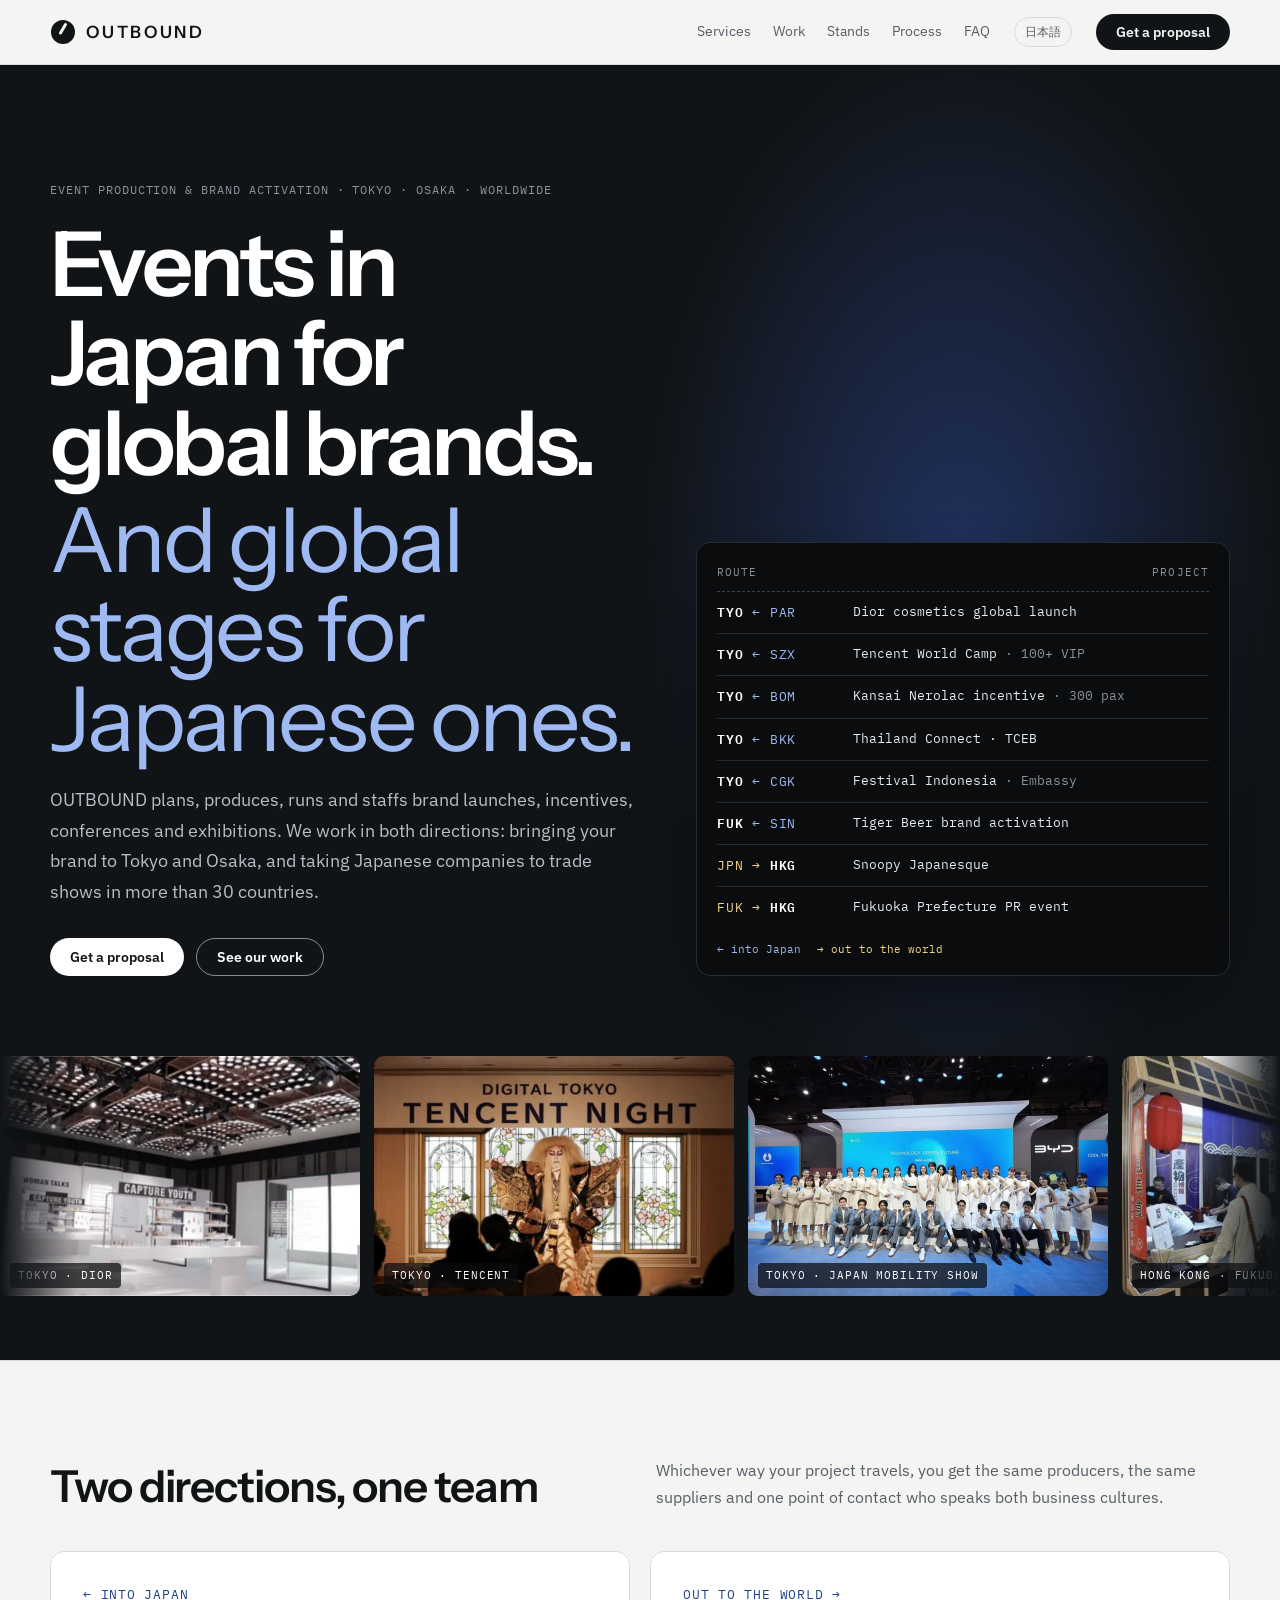
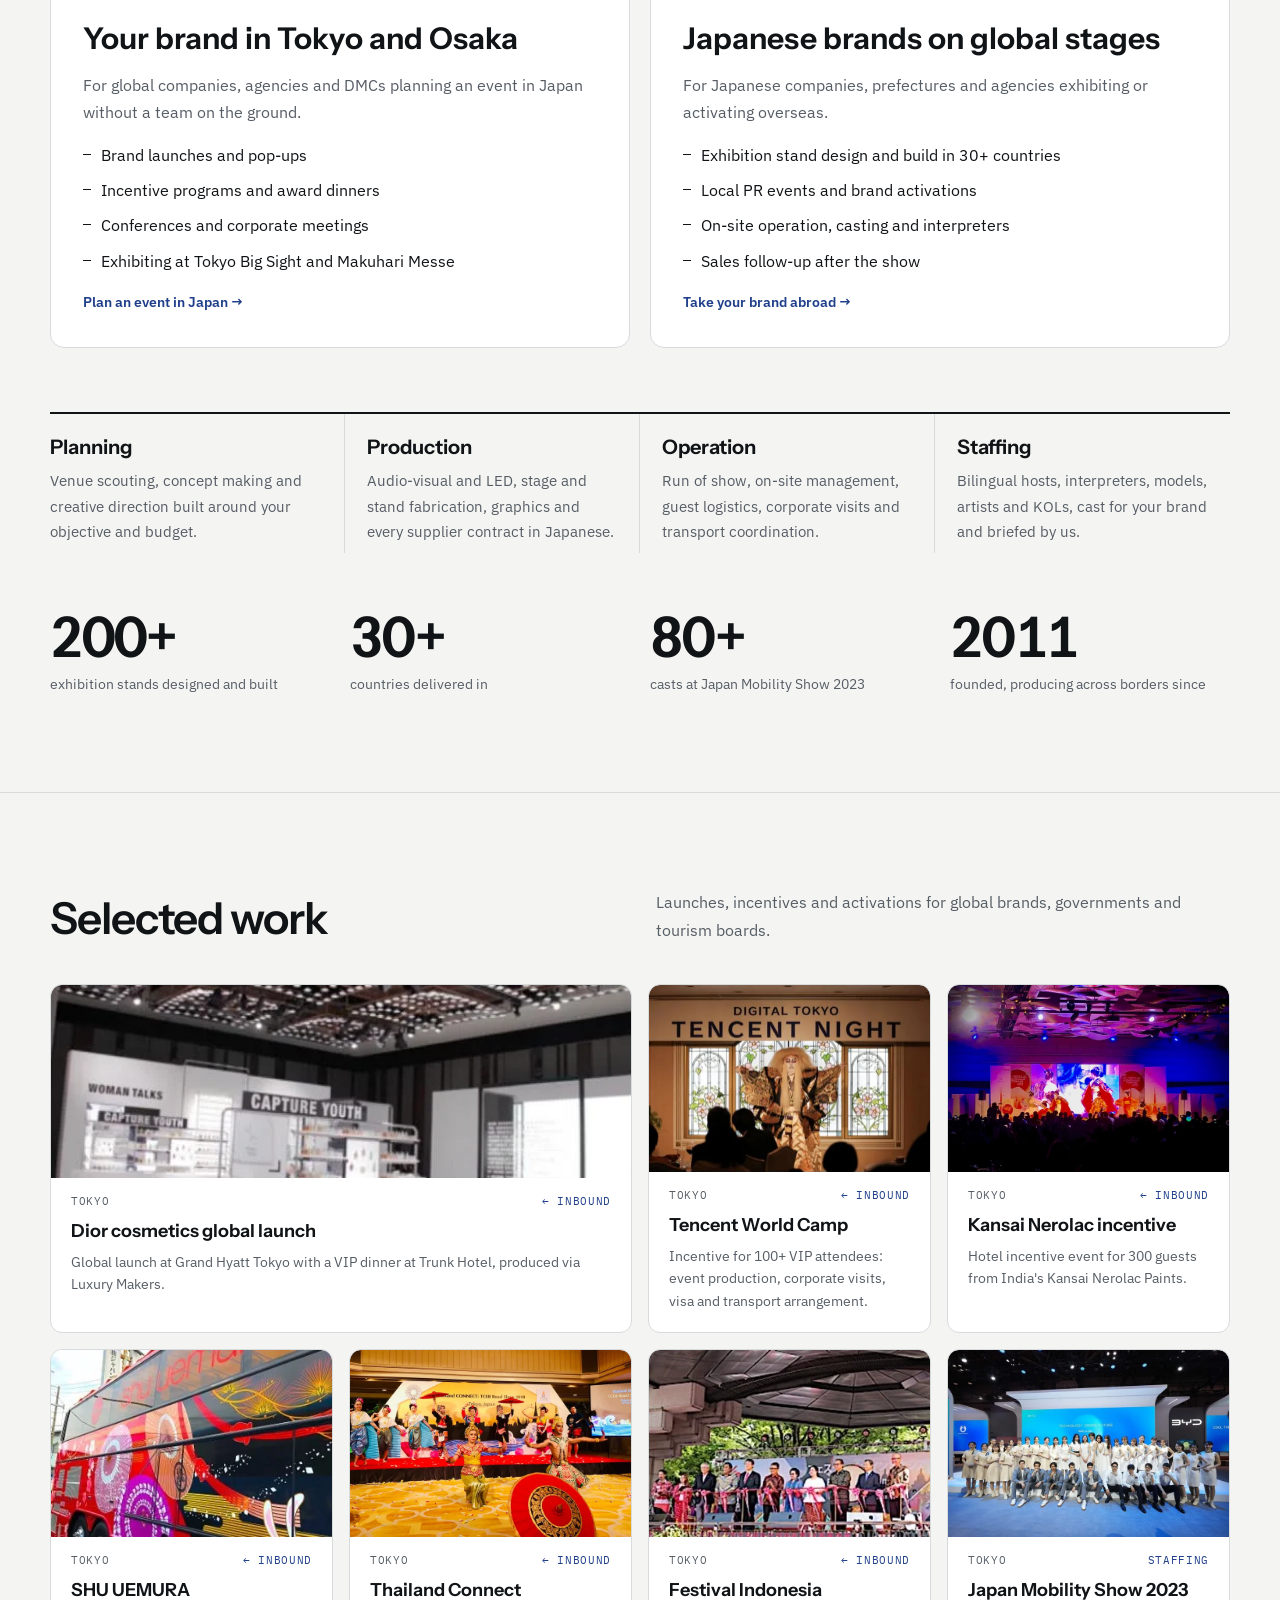
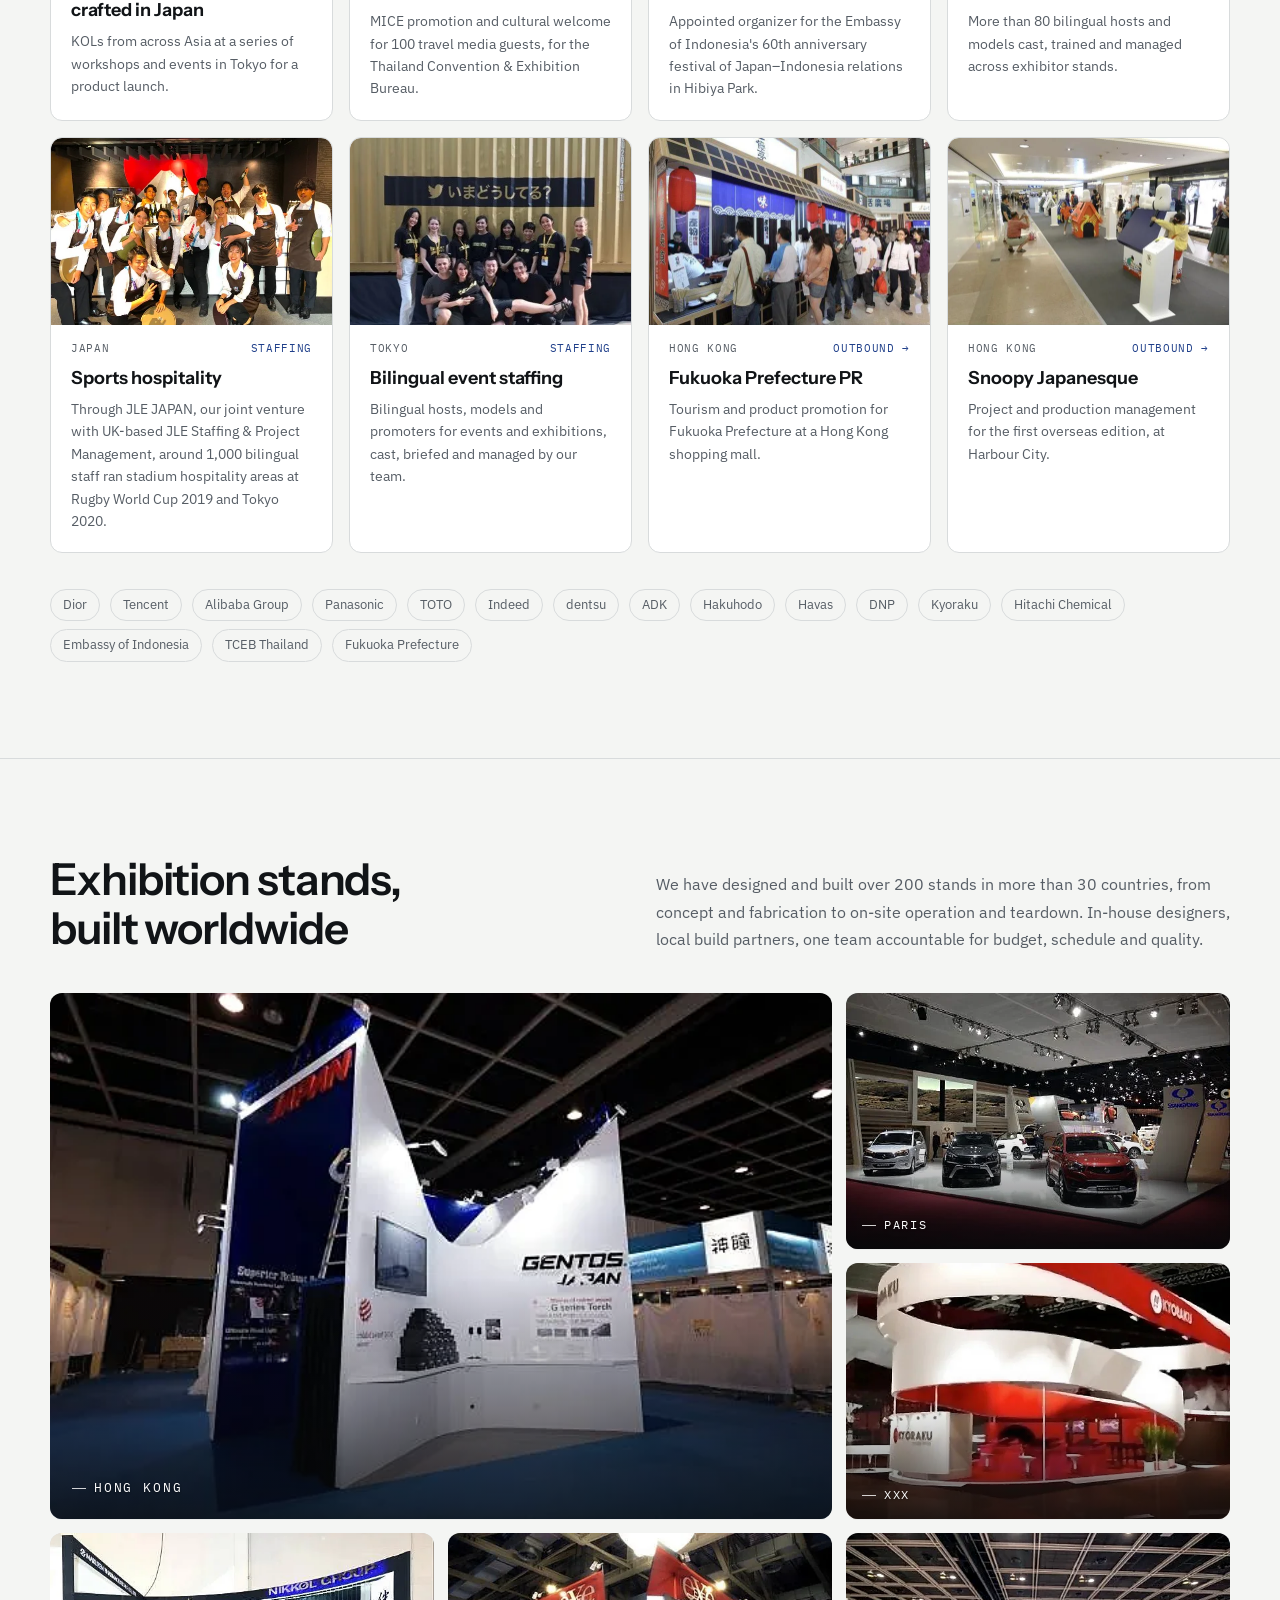
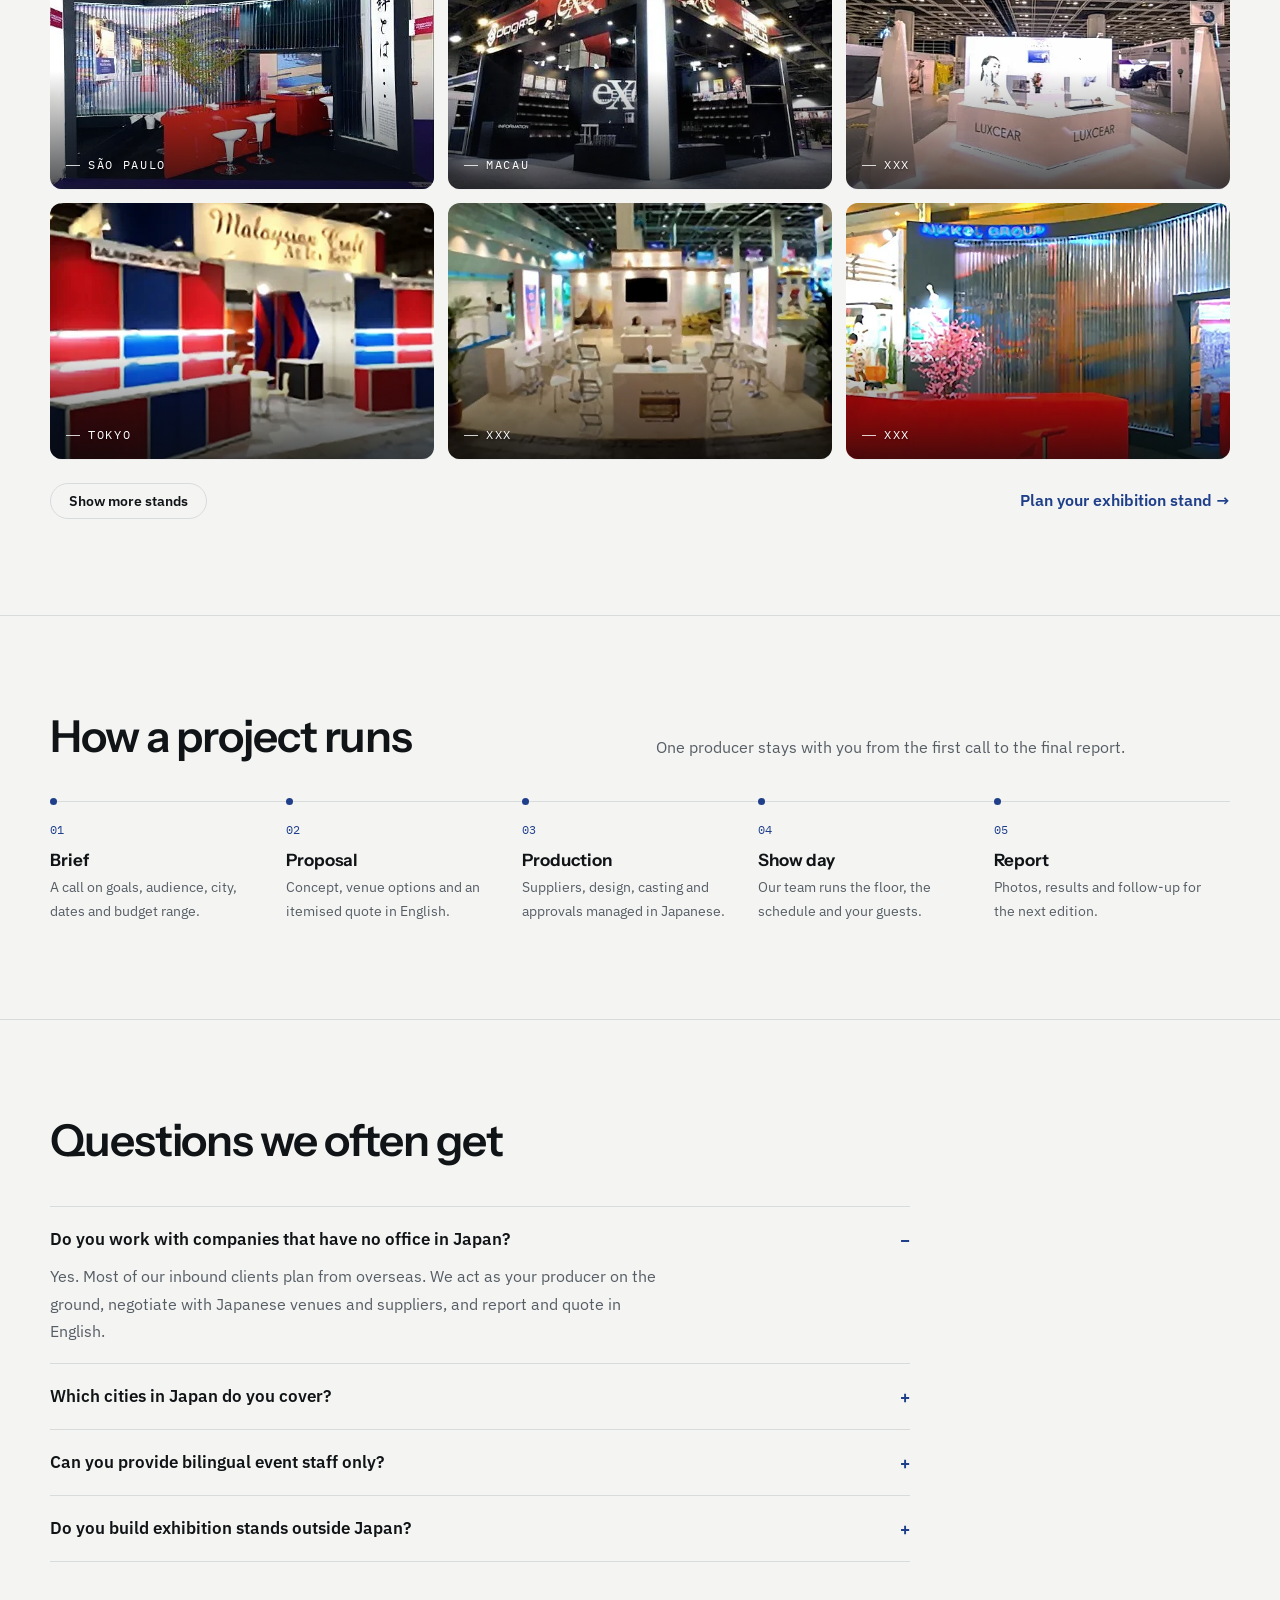
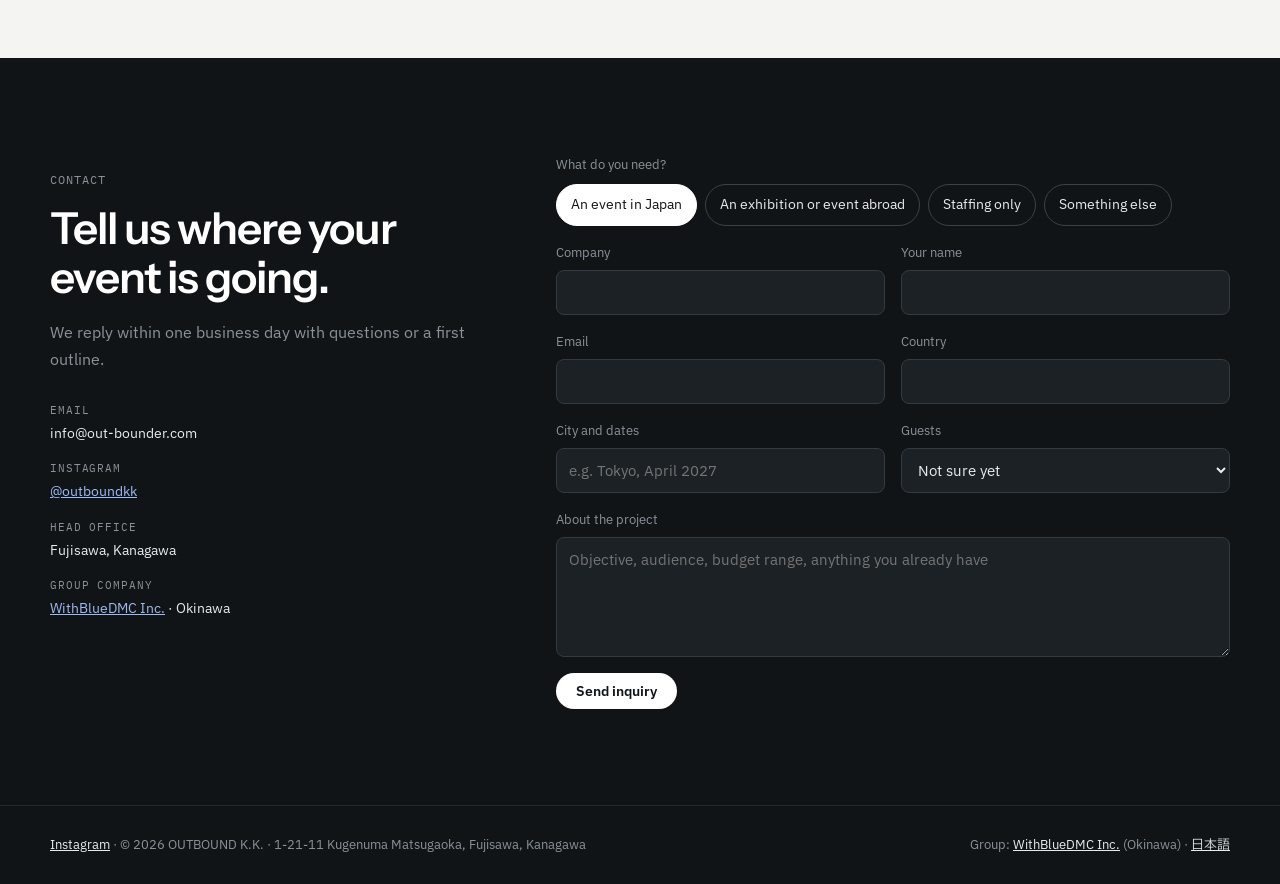
==== site/index.html @ 35d0f84c "Initial import of the renewed out-bounder.com site Co-Authored-By: Claude Opus 5.5 <noreply@anthropi" ====
<!doctype html>
<html lang="en">
<head>
<meta charset="utf-8">
<meta name="viewport" content="width=device-width, initial-scale=1, viewport-fit=cover">
<title>OUTBOUND | Event Production &amp; Brand Activation in Japan</title>
<meta name="description" content="OUTBOUND K.K. produces brand launches, incentives, conferences and exhibitions in Tokyo and Osaka for global companies, and takes Japanese brands to trade shows in 30+ countries. Planning, production, operation and bilingual staffing.">
<link rel="alternate" hreflang="en" href="https://www.out-bounder.com/">
<link rel="alternate" hreflang="ja" href="https://www.out-bounder.com/ja/">
<link rel="alternate" hreflang="x-default" href="https://www.out-bounder.com/">
<link rel="preconnect" href="https://fonts.googleapis.com">
<link rel="preconnect" href="https://fonts.gstatic.com" crossorigin>
<link rel="stylesheet" href="https://fonts.googleapis.com/css2?family=Instrument+Sans:wght@400;500;600;700&family=IBM+Plex+Mono:wght@400;600&family=IBM+Plex+Sans:wght@400;500;600&family=IBM+Plex+Sans+JP:wght@400;600&display=swap">
<link rel="stylesheet" href="site.css?v=20261103c">
<script type="application/ld+json">
{"@context":"https://schema.org","@graph":[
 {"@type":"Organization","name":"OUTBOUND K.K.","alternateName":"株式会社アウトバウンド","url":"https://www.out-bounder.com/","email":"info@out-bounder.com","foundingDate":"2011-11","founder":{"@type":"Person","name":"Shuma Goko"},
  "address":{"@type":"PostalAddress","streetAddress":"1-21-11 Kugenuma Matsugaoka","addressLocality":"Fujisawa","addressRegion":"Kanagawa","addressCountry":"JP"},
  "areaServed":["Tokyo","Osaka","Kyoto","Worldwide"],"sameAs":["https://www.facebook.com/outboundkk/","https://www.instagram.com/outboundkk/"],
  "subOrganization":{"@type":"Organization","name":"WithBlueDMC Inc."}},
 {"@type":"FAQPage","mainEntity":[
  {"@type":"Question","name":"Do you work with companies that have no office in Japan?","acceptedAnswer":{"@type":"Answer","text":"Yes. Most of our inbound clients plan from overseas. We act as your producer on the ground, negotiate with Japanese venues and suppliers, and report and quote in English."}},
  {"@type":"Question","name":"Which cities in Japan do you cover?","acceptedAnswer":{"@type":"Answer","text":"Tokyo and Osaka/Kyoto are our core. We also produce in Fukuoka and Hokkaido, and in Okinawa through our group company WithBlueDMC."}},
  {"@type":"Question","name":"Can you provide bilingual event staff only?","acceptedAnswer":{"@type":"Answer","text":"Yes. We supply bilingual hosts, interpreters, models and promoters on their own or as part of a full production, including 80+ casts for Japan Mobility Show 2023."}},
  {"@type":"Question","name":"Do you build exhibition stands outside Japan?","acceptedAnswer":{"@type":"Answer","text":"Yes. We have designed and built over 200 stands in more than 30 countries, from design and fabrication to on-site operation and teardown."}}]}
]}
</script>
<link rel="canonical" href="https://www.out-bounder.com/">
<link rel="icon" href="/favicon.svg" type="image/svg+xml">
<meta property="og:type" content="website">
<meta property="og:site_name" content="OUTBOUND K.K.">
<meta property="og:title" content="OUTBOUND | Event Production &amp; Brand Activation in Japan">
<meta property="og:description" content="Brand launches, incentives, conferences and exhibitions in Tokyo and Osaka, and Japanese brands at trade shows in 30+ countries.">
<meta property="og:url" content="https://www.out-bounder.com/">
<meta property="og:image" content="https://www.out-bounder.com/og.png">
<meta name="twitter:card" content="summary_large_image">
</head>
<body>
<header class="site-head">
  <div class="wrap">
    <a class="logo" href="/" aria-label="OUTBOUND home">
      <svg viewBox="0 0 26 26" aria-hidden="true"><circle cx="13" cy="13" r="12" fill="currentColor"/><path d="M15.5 5.5 10.5 14" stroke="var(--paper)" stroke-width="3" stroke-linecap="round"/></svg>
      OUTBOUND
    </a>
    <nav class="nav" aria-label="Main">
      <a href="#services">Services</a><a href="#work">Work</a><a href="#stands">Stands</a><a href="#process">Process</a><a href="#faq">FAQ</a>
    </nav>
    <a class="lang" href="/ja/" hreflang="ja" lang="ja">日本語</a>
    <a class="btn" href="#contact">Get a proposal</a>
  </div>
</header>

<main>
  <section class="hero">
    <div class="wrap">
      <div>
        <p class="eyebrow">Event production &amp; brand activation · Tokyo · Osaka · Worldwide</p>
        <h1>Events in Japan for global brands. <em>And global stages for Japanese ones.</em></h1>
        <p class="lead">OUTBOUND plans, produces, runs and staffs brand launches, incentives, conferences and exhibitions. We work in both directions: bringing your brand to Tokyo and Osaka, and taking Japanese companies to trade shows in more than 30 countries.</p>
        <div class="ctas">
          <a class="btn" href="#contact">Get a proposal</a>
          <a class="btn ghost" href="#work">See our work</a>
        </div>
      </div>
      <div class="board" role="table" aria-label="Selected routes">
        <div class="board-head" role="row"><span role="columnheader">Route</span><span role="columnheader">Project</span></div>
        <ol>
          <li role="row"><span class="route in" role="cell"><b>TYO</b> ← PAR</span><span class="proj" role="cell">Dior cosmetics global launch</span></li>
          <li role="row"><span class="route in" role="cell"><b>TYO</b> ← SZX</span><span class="proj" role="cell">Tencent World Camp <span>· 100+ VIP</span></span></li>
          <li role="row"><span class="route in" role="cell"><b>TYO</b> ← BOM</span><span class="proj" role="cell">Kansai Nerolac incentive <span>· 300 pax</span></span></li>
          <li role="row"><span class="route in" role="cell"><b>TYO</b> ← BKK</span><span class="proj" role="cell">Thailand Connect · TCEB</span></li>
          <li role="row"><span class="route in" role="cell"><b>TYO</b> ← CGK</span><span class="proj" role="cell">Festival Indonesia <span>· Embassy</span></span></li>
          <li role="row"><span class="route in" role="cell"><b>FUK</b> ← SIN</span><span class="proj" role="cell">Tiger Beer brand activation</span></li>
          <li role="row"><span class="route out" role="cell">JPN → <b>HKG</b></span><span class="proj" role="cell">Snoopy Japanesque</span></li>
          <li role="row"><span class="route out" role="cell">FUK → <b>HKG</b></span><span class="proj" role="cell">Fukuoka Prefecture PR event</span></li>
        </ol>
        <div class="board-legend"><span class="in">← into Japan</span><span class="out">→ out to the world</span></div>
      </div>
    </div>
      <div class="reel-wrap" aria-hidden="true"><div class="reel"><figure><img src="img/dior.webp" alt="" width="720" height="480"><figcaption>Tokyo · Dior</figcaption></figure><figure><img src="img/tencent.webp" alt="" width="720" height="480"><figcaption>Tokyo · Tencent</figcaption></figure><figure><img src="img/mobility-show.webp" alt="" width="720" height="480"><figcaption>Tokyo · Japan Mobility Show</figcaption></figure><figure><img src="img/fukuoka-hk.webp" alt="" width="720" height="480"><figcaption>Hong Kong · Fukuoka</figcaption></figure><figure><img src="img/festival-indonesia.webp" alt="" width="720" height="480"><figcaption>Tokyo · Indonesia</figcaption></figure><figure><img src="img/nerolac.webp" alt="" width="720" height="480"><figcaption>Tokyo · Kansai Nerolac</figcaption></figure><figure><img src="img/sports-hospitality.webp" alt="" width="720" height="480"><figcaption>Japan · Sports hospitality</figcaption></figure><figure><img src="img/snoopy-hk.webp" alt="" width="720" height="480"><figcaption>Hong Kong · Snoopy</figcaption></figure><figure><img src="img/thailand-connect.webp" alt="" width="720" height="480"><figcaption>Tokyo · TCEB</figcaption></figure><figure><img src="img/shu-uemura.webp" alt="" width="720" height="480"><figcaption>Tokyo · SHU UEMURA</figcaption></figure><figure><img src="img/dior.webp" alt="" width="720" height="480"><figcaption>Tokyo · Dior</figcaption></figure><figure><img src="img/tencent.webp" alt="" width="720" height="480"><figcaption>Tokyo · Tencent</figcaption></figure><figure><img src="img/mobility-show.webp" alt="" width="720" height="480"><figcaption>Tokyo · Japan Mobility Show</figcaption></figure><figure><img src="img/fukuoka-hk.webp" alt="" width="720" height="480"><figcaption>Hong Kong · Fukuoka</figcaption></figure><figure><img src="img/festival-indonesia.webp" alt="" width="720" height="480"><figcaption>Tokyo · Indonesia</figcaption></figure><figure><img src="img/nerolac.webp" alt="" width="720" height="480"><figcaption>Tokyo · Kansai Nerolac</figcaption></figure><figure><img src="img/sports-hospitality.webp" alt="" width="720" height="480"><figcaption>Japan · Sports hospitality</figcaption></figure><figure><img src="img/snoopy-hk.webp" alt="" width="720" height="480"><figcaption>Hong Kong · Snoopy</figcaption></figure><figure><img src="img/thailand-connect.webp" alt="" width="720" height="480"><figcaption>Tokyo · TCEB</figcaption></figure><figure><img src="img/shu-uemura.webp" alt="" width="720" height="480"><figcaption>Tokyo · SHU UEMURA</figcaption></figure></div></div>
  </section>

  <section id="services" class="rule">
    <div class="wrap">
      <div class="sec-head">
        <h2>Two directions, one team</h2>
        <p>Whichever way your project travels, you get the same producers, the same suppliers and one point of contact who speaks both business cultures.</p>
      </div>
      <div class="doors">
        <article class="door">
          <span class="dir">← INTO JAPAN</span>
          <h3>Your brand in Tokyo and Osaka</h3>
          <p>For global companies, agencies and DMCs planning an event in Japan without a team on the ground.</p>
          <ul>
            <li>Brand launches and pop-ups</li>
            <li>Incentive programs and award dinners</li>
            <li>Conferences and corporate meetings</li>
            <li>Exhibiting at Tokyo Big Sight and Makuhari Messe</li>
          </ul>
          <a class="more" href="#contact">Plan an event in Japan →</a>
        </article>
        <article class="door">
          <span class="dir">OUT TO THE WORLD →</span>
          <h3>Japanese brands on global stages</h3>
          <p>For Japanese companies, prefectures and agencies exhibiting or activating overseas.</p>
          <ul>
            <li>Exhibition stand design and build in 30+ countries</li>
            <li>Local PR events and brand activations</li>
            <li>On-site operation, casting and interpreters</li>
            <li>Sales follow-up after the show</li>
          </ul>
          <a class="more" href="#contact">Take your brand abroad →</a>
        </article>
      </div>

      <div class="caps" style="margin-top:64px">
        <div class="cap"><h3>Planning</h3><p>Venue scouting, concept making and creative direction built around your objective and budget.</p></div>
        <div class="cap"><h3>Production</h3><p>Audio-visual and LED, stage and stand fabrication, graphics and every supplier contract in Japanese.</p></div>
        <div class="cap"><h3>Operation</h3><p>Run of show, on-site management, guest logistics, corporate visits and transport coordination.</p></div>
        <div class="cap"><h3>Staffing</h3><p>Bilingual hosts, interpreters, models, artists and KOLs, cast for your brand and briefed by us.</p></div>
      </div>

      <div class="figures">
        <div class="fig"><b>200+</b><span>exhibition stands designed and built</span></div>
        <div class="fig"><b>30+</b><span>countries delivered in</span></div>
        <div class="fig"><b>80+</b><span>casts at Japan Mobility Show 2023</span></div>
        <div class="fig"><b>2011</b><span>founded, producing across borders since</span></div>
      </div>
    </div>
  </section>

  <section id="work" class="rule">
    <div class="wrap">
      <div class="sec-head">
        <h2>Selected work</h2>
        <p>Launches, incentives and activations for global brands, governments and tourism boards.</p>
      </div>
      <div class="work">
        <article class="case feature"><img src="img/dior.webp" alt="Dior cosmetics global launch" width="720" height="480" loading="lazy"><div class="meta"><span>Tokyo</span><span class="in">← Inbound</span></div><h3>Dior cosmetics global launch</h3><p>Global launch at Grand Hyatt Tokyo with a VIP dinner at Trunk Hotel, produced via Luxury Makers.</p></article>
        <article class="case"><img src="img/tencent.webp" alt="Tencent World Camp" width="720" height="480" loading="lazy"><div class="meta"><span>Tokyo</span><span class="in">← Inbound</span></div><h3>Tencent World Camp</h3><p>Incentive for 100+ VIP attendees: event production, corporate visits, visa and transport arrangement.</p></article>
        <article class="case"><img src="img/nerolac.webp" alt="Kansai Nerolac incentive" width="720" height="480" loading="lazy"><div class="meta"><span>Tokyo</span><span class="in">← Inbound</span></div><h3>Kansai Nerolac incentive</h3><p>Hotel incentive event for 300 guests from India's Kansai Nerolac Paints.</p></article>
        <article class="case"><img src="img/shu-uemura.webp" alt="SHU UEMURA crafted in Japan" width="720" height="480" loading="lazy"><div class="meta"><span>Tokyo</span><span class="in">← Inbound</span></div><h3>SHU UEMURA crafted in Japan</h3><p>KOLs from across Asia at a series of workshops and events in Tokyo for a product launch.</p></article>
        <article class="case"><img src="img/thailand-connect.webp" alt="Thailand Connect" width="720" height="480" loading="lazy"><div class="meta"><span>Tokyo</span><span class="in">← Inbound</span></div><h3>Thailand Connect</h3><p>MICE promotion and cultural welcome for 100 travel media guests, for the Thailand Convention &amp; Exhibition Bureau.</p></article>
        <article class="case"><img src="img/festival-indonesia.webp" alt="Festival Indonesia" width="720" height="480" loading="lazy"><div class="meta"><span>Tokyo</span><span class="in">← Inbound</span></div><h3>Festival Indonesia</h3><p>Appointed organizer for the Embassy of Indonesia's 60th anniversary festival of Japan–Indonesia relations in Hibiya Park.</p></article>
        <article class="case"><img src="img/mobility-show.webp" alt="Japan Mobility Show 2023" width="720" height="480" loading="lazy"><div class="meta"><span>Tokyo</span><span class="in">Staffing</span></div><h3>Japan Mobility Show 2023</h3><p>More than 80 bilingual hosts and models cast, trained and managed across exhibitor stands.</p></article>
        <article class="case"><img src="img/sports-hospitality.webp" alt="Sports hospitality" width="720" height="480" loading="lazy"><div class="meta"><span>Japan</span><span class="in">Staffing</span></div><h3>Sports hospitality</h3><p>Through JLE JAPAN, our joint venture with UK-based JLE Staffing &amp; Project Management, around 1,000 bilingual staff ran stadium hospitality areas at Rugby World Cup 2019 and Tokyo 2020.</p></article>
        <article class="case"><img src="img/staffing.webp" alt="Bilingual event staffing" width="720" height="480" loading="lazy"><div class="meta"><span>Tokyo</span><span class="in">Staffing</span></div><h3>Bilingual event staffing</h3><p>Bilingual hosts, models and promoters for events and exhibitions, cast, briefed and managed by our team.</p></article>
        <article class="case"><img src="img/fukuoka-hk.webp" alt="Fukuoka Prefecture PR" width="720" height="480" loading="lazy"><div class="meta"><span>Hong Kong</span><span class="out">Outbound →</span></div><h3>Fukuoka Prefecture PR</h3><p>Tourism and product promotion for Fukuoka Prefecture at a Hong Kong shopping mall.</p></article>
        <article class="case"><img src="img/snoopy-hk.webp" alt="Snoopy Japanesque" width="720" height="480" loading="lazy"><div class="meta"><span>Hong Kong</span><span class="out">Outbound →</span></div><h3>Snoopy Japanesque</h3><p>Project and production management for the first overseas edition, at Harbour City.</p></article>
      </div>
      <div class="clients" aria-label="Clients">
        <span>Dior</span><span>Tencent</span><span>Alibaba Group</span><span>Panasonic</span><span>TOTO</span><span>Indeed</span><span>dentsu</span><span>ADK</span><span>Hakuhodo</span><span>Havas</span><span>DNP</span><span>Kyoraku</span><span>Hitachi Chemical</span><span>Embassy of Indonesia</span><span>TCEB Thailand</span><span>Fukuoka Prefecture</span>
      </div>
    </div>
  </section>

  <section id="stands" class="rule">
    <div class="wrap">
      <div class="sec-head">
        <h2>Exhibition stands, built worldwide</h2>
        <p>We have designed and built over 200 stands in more than 30 countries, from concept and fabrication to on-site operation and teardown. In-house designers, local build partners, one team accountable for budget, schedule and quality.</p>
      </div>
      <div class="stands" id="stands-grid"><figure class="stand big"><img src="img/booth-hongkong.webp" alt="Exhibition stand in Hong Kong" loading="lazy"><figcaption>Hong Kong</figcaption></figure><figure class="stand"><img src="img/booth-paris.webp" alt="Exhibition stand in Paris" loading="lazy"><figcaption>Paris</figcaption></figure><figure class="stand"><img src="img/booth-kyoraku.webp" alt="Exhibition stand" loading="lazy"><figcaption>xxx</figcaption></figure><figure class="stand"><img src="img/booth-saopaulo.webp" alt="Exhibition stand in São Paulo" loading="lazy"><figcaption>São Paulo</figcaption></figure><figure class="stand"><img src="img/booth-macau.webp" alt="Exhibition stand in Macau" loading="lazy"><figcaption>Macau</figcaption></figure><figure class="stand"><img src="img/booth-c2.webp" alt="Exhibition stand" loading="lazy"><figcaption>xxx</figcaption></figure><figure class="stand"><img src="img/booth-tokyo.webp" alt="Exhibition stand in Tokyo" loading="lazy"><figcaption>Tokyo</figcaption></figure><figure class="stand"><img src="img/booth-c3.webp" alt="Exhibition stand" loading="lazy"><figcaption>xxx</figcaption></figure><figure class="stand"><img src="img/booth-c4.webp" alt="Exhibition stand" loading="lazy"><figcaption>xxx</figcaption></figure><figure class="stand extra"><img src="img/booth-munich.webp" alt="Exhibition stand in Munich" loading="lazy"><figcaption>Munich</figcaption></figure><figure class="stand extra"><img src="img/booth-newyork.webp" alt="Exhibition stand in New York" loading="lazy"><figcaption>New York</figcaption></figure><figure class="stand extra"><img src="img/booth-vancouver.webp" alt="Exhibition stand in Vancouver" loading="lazy"><figcaption>Vancouver</figcaption></figure></div>
      <div class="stands-foot"><button type="button" class="stands-more" id="stands-more" aria-controls="stands-grid" aria-expanded="false" data-less="Show fewer">Show more stands</button>
      <a class="stands-cta" href="#contact">Plan your exhibition stand →</a></div>
    </div>
  </section>

  <section id="process" class="rule">
    <div class="wrap">
      <div class="sec-head">
        <h2>How a project runs</h2>
        <p>One producer stays with you from the first call to the final report.</p>
      </div>
      <ol class="steps">
        <li><h3>Brief</h3><p>A call on goals, audience, city, dates and budget range.</p></li>
        <li><h3>Proposal</h3><p>Concept, venue options and an itemised quote in English.</p></li>
        <li><h3>Production</h3><p>Suppliers, design, casting and approvals managed in Japanese.</p></li>
        <li><h3>Show day</h3><p>Our team runs the floor, the schedule and your guests.</p></li>
        <li><h3>Report</h3><p>Photos, results and follow-up for the next edition.</p></li>
      </ol>
    </div>
  </section>

  <section id="faq" class="rule">
    <div class="wrap">
      <div class="sec-head"><h2>Questions we often get</h2><p></p></div>
      <div class="faq">
        <details open><summary>Do you work with companies that have no office in Japan?</summary><p>Yes. Most of our inbound clients plan from overseas. We act as your producer on the ground, negotiate with Japanese venues and suppliers, and report and quote in English.</p></details>
        <details><summary>Which cities in Japan do you cover?</summary><p>Tokyo and Osaka/Kyoto are our core. We also produce in Fukuoka and Hokkaido, and in Okinawa through our group company <a href="https://withbluedmc.com/" rel="noopener">WithBlueDMC</a>.</p></details>
        <details><summary>Can you provide bilingual event staff only?</summary><p>Yes. We supply bilingual hosts, interpreters, models and promoters on their own or as part of a full production, including 80+ casts for Japan Mobility Show 2023.</p></details>
        <details><summary>Do you build exhibition stands outside Japan?</summary><p>Yes. We have designed and built over 200 stands in more than 30 countries, from design and fabrication to on-site operation and teardown.</p></details>
      </div>
    </div>
  </section>

  <section id="contact" class="contact">
    <div class="wrap">
      <div class="side">
        <p class="eyebrow" style="color:var(--board-dim)">Contact</p>
        <h2 style="margin-top:14px">Tell us where your event is going.</h2>
        <p>We reply within one business day with questions or a first outline.</p>
        <dl>
          <div><dt>Email</dt><dd>info@out-bounder.com</dd></div>
          <div><dt>Instagram</dt><dd><a href="https://www.instagram.com/outboundkk/" target="_blank" rel="noopener">@outboundkk</a></dd></div>
          <div><dt>Head office</dt><dd>Fujisawa, Kanagawa</dd></div>
          <div><dt>Group company</dt><dd><a href="https://withbluedmc.com/" rel="noopener">WithBlueDMC Inc.</a> · Okinawa</dd></div>
        </dl>
      </div>
      <form class="inq" id="inq-en" name="contact-en" method="POST" action="/contact.php">
        <input type="hidden" name="lang" value="en">
        <p hidden><label>Leave empty<input name="bot-field" id="bot-field"></label></p>
        <fieldset class="full">
          <legend>What do you need?</legend>
          <label class="chip"><input type="radio" name="type" id="t-japan" value="japan" checked><span>An event in Japan</span></label>
          <label class="chip"><input type="radio" name="type" id="t-abroad" value="abroad"><span>An exhibition or event abroad</span></label>
          <label class="chip"><input type="radio" name="type" id="t-staff" value="staff"><span>Staffing only</span></label>
          <label class="chip"><input type="radio" name="type" id="t-other" value="other"><span>Something else</span></label>
        </fieldset>
        <label>Company<input id="f-company" name="company" required autocomplete="organization"></label>
        <label>Your name<input id="f-name" name="name" required autocomplete="name"></label>
        <label>Email<input id="f-email" name="email" type="email" required autocomplete="email"></label>
        <label>Country<input id="f-country" name="country" autocomplete="country-name"></label>
        <label>City and dates<input id="f-when" name="when" placeholder="e.g. Tokyo, April 2027"></label>
        <label>Guests
          <select id="f-guests" name="guests"><option>Not sure yet</option><option>Up to 50</option><option>50–200</option><option>200–500</option><option>500+</option></select>
        </label>
        <label class="full">About the project<textarea id="f-msg" name="message" required placeholder="Objective, audience, budget range, anything you already have"></textarea></label>
        <button class="btn" type="submit">Send inquiry</button>
      </form>
    </div>
  </section>
</main>

<footer class="foot">
  <div class="wrap">
    <span><a href="https://www.instagram.com/outboundkk/" target="_blank" rel="noopener">Instagram</a> · © 2026 OUTBOUND K.K. · 1-21-11 Kugenuma Matsugaoka, Fujisawa, Kanagawa</span>
    <span>Group: <a href="https://withbluedmc.com/" rel="noopener">WithBlueDMC Inc.</a> (Okinawa) · <a href="/ja/" hreflang="ja" lang="ja">日本語</a></span>
  </div>
</footer>

<script>
(function(){
  if (matchMedia('(prefers-reduced-motion: reduce)').matches) return;
  var A='ABCDEFGHIJKLMNOPQRSTUVWXYZ';
  var cells=document.querySelectorAll('.board .route');
  function wrap(cell){
    var w=document.createTreeWalker(cell,NodeFilter.SHOW_TEXT),nodes=[],n;
    while((n=w.nextNode())) nodes.push(n);
    nodes.forEach(function(t){
      var f=document.createDocumentFragment();
      t.textContent.split('').forEach(function(ch){
        if(/[A-Z0-9]/.test(ch)){var s=document.createElement('span');s.className='flap';s.dataset.c=ch;s.textContent=ch;f.appendChild(s);} else f.appendChild(document.createTextNode(ch));
      });
      t.parentNode.replaceChild(f,t);
    });
  }
  function flip(cell,delay){
    cell.querySelectorAll('.flap').forEach(function(s,i){
      var end=s.dataset.c,k=0,steps=6+i*2;
      setTimeout(function(){
        s.classList.add('spin');
        var iv=setInterval(function(){
          if(++k>=steps){clearInterval(iv);s.textContent=end;s.classList.remove('spin');return;}
          s.textContent=/[0-9]/.test(end)?String(k%10):A[(A.indexOf(end)+k*7)%26];
        },45);
      },delay);
    });
  }
  cells.forEach(function(c,i){wrap(c);flip(c,250+i*90);});
  var r=0;
  setInterval(function(){ if(document.hidden) return; flip(cells[r%cells.length],0); r++; },3200);
})();
</script>

<script>
(function(){var b=document.getElementById('stands-more'),g=document.getElementById('stands-grid');if(!b||!g)return;var more=b.textContent;
b.addEventListener('click',function(){var open=g.classList.toggle('open');b.setAttribute('aria-expanded',open);b.textContent=open?b.dataset.less:more;});})();
</script>
</body>
</html>
---- site/site.css ----
html { -webkit-text-size-adjust: 100%; }
body { margin: 0; }
img { max-width: 100%; }
[hidden] { display: none !important; }
/* Layout: a routing-board identity. Ink type on cool paper, one indigo accent (ai-iro) for direction.
   Arrows ← / → encode inbound (into Japan) vs outbound (Japanese brands abroad) everywhere. */
:root {
  --paper: #f4f5f3;
  --panel: #ffffff;
  --ink: #111417;
  --muted: #565d65;
  --line: #d8dbdc;
  --ai: #1f3f8a;
  --ai-soft: #e3e8f4;
  --board: #111417;
  --board-ink: #e9ecee;
  --board-dim: #8a929a;
  --f-display: "Instrument Sans", "IBM Plex Sans JP", system-ui, sans-serif;
  --f-body: "IBM Plex Sans", "IBM Plex Sans JP", "Hiragino Sans", "Yu Gothic", system-ui, sans-serif;
  --f-mono: "IBM Plex Mono", ui-monospace, "SFMono-Regular", Menlo, monospace;
  --wrap: 1180px;
}
@media (prefers-color-scheme: dark) {
  :root:not([data-theme="light"]) {
    --paper: #0f1214; --panel: #171b1f; --ink: #eceef0; --muted: #9ba2aa; --line: #2b3137;
    --ai: #8fb0f0; --ai-soft: #1c2741; --board: #070809; --board-ink: #e9ecee; --board-dim: #7d858d;
    color-scheme: dark;
  }
}
:root[data-theme="dark"] {
  --paper: #0f1214; --panel: #171b1f; --ink: #eceef0; --muted: #9ba2aa; --line: #2b3137;
  --ai: #8fb0f0; --ai-soft: #1c2741; --board: #070809; --board-ink: #e9ecee; --board-dim: #7d858d;
  color-scheme: dark;
}

body { background: var(--paper); color: var(--ink); font-family: var(--f-body); font-size: 16px; line-height: 1.7; }
body::before { content: ""; position: fixed; inset: 0 0 auto; height: env(safe-area-inset-top, 0px); z-index: 30; background: var(--paper); }
a { color: inherit; }
.wrap { max-width: var(--wrap); margin: 0 auto; padding-left: max(16px, env(safe-area-inset-left, 0px)); padding-right: max(16px, env(safe-area-inset-right, 0px)); }
.eyebrow { font-family: var(--f-mono); font-size: 12px; letter-spacing: .08em; text-transform: uppercase; color: var(--muted); }
h1, h2, h3 { font-family: var(--f-display); text-wrap: balance; margin: 0; line-height: 1.12; }
h2 { font-size: clamp(28px, 4vw, 44px); font-weight: 700; letter-spacing: -.015em; }
h3 { font-size: 20px; font-weight: 650; }
p { margin: 0; }
:focus-visible { outline: 2px solid var(--ai); outline-offset: 3px; }

/* header */
.site-head { position: sticky; top: env(safe-area-inset-top, 0px); z-index: 20; background: color-mix(in srgb, var(--paper) 92%, transparent); backdrop-filter: blur(8px); border-bottom: 1px solid var(--line); }
.site-head .wrap { display: flex; align-items: center; gap: 24px; padding-block: 14px; }
.logo { display: flex; align-items: center; gap: 10px; text-decoration: none; font-family: var(--f-display); font-weight: 600; letter-spacing: .14em; font-size: 17px; }
.logo svg { width: 26px; height: 26px; }
.nav { display: flex; gap: 22px; margin-left: auto; font-size: 14px; }
.nav a { text-decoration: none; color: var(--muted); }
.nav a:hover { color: var(--ink); }
.lang { font-family: var(--f-mono); font-size: 12px; text-decoration: none; border: 1px solid var(--line); border-radius: 999px; padding: 4px 10px; color: var(--muted); }
.btn { display: inline-flex; align-items: center; gap: 8px; background: var(--ink); color: var(--paper); text-decoration: none; border: 0; border-radius: 999px; padding: 11px 20px; font: 600 14px/1 var(--f-body); cursor: pointer; }
.btn:hover { background: var(--ai); color: #fff; }
.btn.ghost { background: transparent; color: var(--ink); border: 1px solid var(--ink); }
.btn.ghost:hover { border-color: var(--ai); color: var(--ai); background: transparent; }
@media (max-width: 860px) { .nav { display: none; } .site-head .lang { margin-left: auto; } .site-head .btn { padding: 9px 14px; } }

/* hero */
.hero { padding-block: clamp(48px, 8vw, 96px) 56px; }
.hero .wrap { display: grid; grid-template-columns: minmax(0, 1.05fr) minmax(0, .95fr); gap: 56px; align-items: end; }
.hero h1 { font-size: clamp(38px, 6.2vw, 74px); font-weight: 750; letter-spacing: -.03em; margin-block: 18px 22px; }
.hero h1 em { font-style: normal; color: var(--ai); }
.hero .lead { font-size: 18px; color: var(--muted); max-width: 34em; }
.hero .ctas { display: flex; flex-wrap: wrap; gap: 12px; margin-top: 30px; }
@media (max-width: 900px) { .hero .wrap { grid-template-columns: 1fr; gap: 40px; } }

/* the routing board: the subject's own device */
.board { background: var(--board); color: var(--board-ink); border-radius: 14px; padding: 20px 20px 16px; font-family: var(--f-mono); font-size: 13px; min-width: 0; }
.board-head { display: flex; justify-content: space-between; color: var(--board-dim); font-size: 11px; letter-spacing: .1em; text-transform: uppercase; padding-bottom: 10px; border-bottom: 1px dashed #3a4148; }
.board ol { list-style: none; margin: 0; padding: 0; }
.board li { display: grid; grid-template-columns: 9.5em minmax(0, 1fr); gap: 12px; padding: 9px 0; border-bottom: 1px solid #22282e; }
.board li:last-child { border-bottom: 0; }
.board .route { white-space: nowrap; letter-spacing: .06em; }
.board .route b { font-weight: 600; color: #fff; }
.board .in { color: #9fbaf2; } .board .out { color: #f1d38a; }
.board .proj { color: var(--board-ink); overflow-wrap: anywhere; }
.board .proj span { color: var(--board-dim); }
.board-legend { display: flex; flex-wrap: wrap; gap: 16px; margin-top: 12px; color: var(--board-dim); font-size: 11px; }
@media (prefers-reduced-motion: no-preference) {
  .board li { animation: flip .5s ease both; }
  .board li:nth-child(2) { animation-delay: .06s } .board li:nth-child(3) { animation-delay: .12s } .board li:nth-child(4) { animation-delay: .18s }
  .board li:nth-child(5) { animation-delay: .24s } .board li:nth-child(6) { animation-delay: .3s } .board li:nth-child(7) { animation-delay: .36s } .board li:nth-child(8) { animation-delay: .42s }
  @keyframes flip { from { transform: translateY(-4px); opacity: .35; } to { transform: none; opacity: 1; } }
}

/* sections */
section { padding-block: clamp(56px, 8vw, 96px); }
.sec-head { display: grid; grid-template-columns: minmax(0, 1fr) minmax(0, 1fr); gap: 32px; align-items: end; margin-bottom: 40px; }
.sec-head p { color: var(--muted); max-width: 36em; }
@media (max-width: 760px) { .sec-head { grid-template-columns: 1fr; gap: 14px; } }
.rule { border-top: 1px solid var(--line); }

/* two doors */
.doors { display: grid; grid-template-columns: repeat(2, minmax(0, 1fr)); gap: 20px; }
.door { background: var(--panel); border: 1px solid var(--line); border-radius: 14px; padding: 32px; display: flex; flex-direction: column; gap: 16px; min-width: 0; }
.door .dir { font-family: var(--f-mono); font-size: 13px; color: var(--ai); letter-spacing: .06em; }
.door h3 { font-size: clamp(22px, 2.6vw, 30px); }
.door p { color: var(--muted); }
.door ul { margin: 0; padding: 0; list-style: none; display: grid; gap: 8px; }
.door li { padding-left: 18px; position: relative; }
.door li::before { content: ""; position: absolute; left: 0; top: .75em; width: 8px; height: 1px; background: var(--ink); }
.door .more { margin-top: auto; font-weight: 600; font-size: 14px; color: var(--ai); text-decoration: none; }
@media (max-width: 760px) { .doors { grid-template-columns: 1fr; } .door { padding: 24px; } }

/* capabilities */
.caps { display: grid; grid-template-columns: repeat(4, minmax(0, 1fr)); border-top: 2px solid var(--ink); }
.cap { padding: 22px 22px 8px 0; border-right: 1px solid var(--line); padding-left: 22px; min-width: 0; }
.cap:first-child { padding-left: 0; } .cap:last-child { border-right: 0; }
.cap h3 { margin-bottom: 10px; }
.cap p { color: var(--muted); font-size: 15px; }
@media (max-width: 900px) { .caps { grid-template-columns: repeat(2, minmax(0, 1fr)); } .cap:nth-child(2) { border-right: 0; } .cap:nth-child(3) { padding-left: 0; } .cap { border-bottom: 1px solid var(--line); padding-bottom: 22px; } }
@media (max-width: 520px) { .caps { grid-template-columns: 1fr; } .cap { padding-left: 0 !important; border-right: 0; } }

/* figures */
.figures { display: grid; grid-template-columns: repeat(4, minmax(0, 1fr)); gap: 20px; margin-top: 56px; }
.fig { min-width: 0; }
.fig b { display: block; font-family: var(--f-display); font-size: clamp(36px, 5vw, 56px); font-weight: 700; letter-spacing: -.03em; line-height: 1; font-variant-numeric: tabular-nums; }
.fig span { display: block; margin-top: 8px; color: var(--muted); font-size: 14px; }
@media (max-width: 760px) { .figures { grid-template-columns: repeat(2, minmax(0, 1fr)); } }

/* work */
.work { display: grid; grid-template-columns: repeat(4, minmax(0, 1fr)); gap: 16px; }
.case { background: var(--panel); border: 1px solid var(--line); border-radius: 12px; padding: 20px; overflow: hidden; display: flex; flex-direction: column; gap: 10px; min-width: 0; }
.case .meta { display: flex; justify-content: space-between; gap: 8px; font-family: var(--f-mono); font-size: 11px; letter-spacing: .06em; color: var(--muted); text-transform: uppercase; }
.case .meta .in, .case .meta .out { color: var(--ai); }
.case img { display: block; width: calc(100% + 40px); max-width: none; margin: -20px -20px 4px; aspect-ratio: 3 / 2; height: auto; object-fit: cover; border-radius: 11px 11px 0 0; background: var(--line); }
.case h3 { font-size: 18px; }
.case p { color: var(--muted); font-size: 14px; line-height: 1.6; }
@media (min-width: 1001px) { .case.feature { grid-column: span 2; } .case.feature img { aspect-ratio: 3 / 1; } }
@media (max-width: 1000px) { .work { grid-template-columns: repeat(2, minmax(0, 1fr)); } }
@media (max-width: 520px) { .work { grid-template-columns: 1fr; } }

.clients { margin-top: 36px; display: flex; flex-wrap: wrap; gap: 8px 10px; }
.clients span { font-size: 13px; border: 1px solid var(--line); border-radius: 999px; padding: 4px 12px; color: var(--muted); }

/* process */
.steps { list-style: none; margin: 0; padding: 0; display: grid; grid-template-columns: repeat(5, minmax(0, 1fr)); gap: 0; counter-reset: s; }
.steps li { counter-increment: s; padding: 18px 18px 0 0; border-top: 1px solid var(--line); position: relative; min-width: 0; }
.steps li::before { content: counter(s, decimal-leading-zero); font-family: var(--f-mono); font-size: 12px; color: var(--ai); display: block; margin-bottom: 10px; }
.steps li::after { content: ""; position: absolute; top: -4px; left: 0; width: 7px; height: 7px; border-radius: 50%; background: var(--ai); }
.steps h3 { font-size: 17px; margin-bottom: 6px; }
.steps p { color: var(--muted); font-size: 14px; }
@media (max-width: 900px) { .steps { grid-template-columns: 1fr; gap: 4px; } .steps li { padding-bottom: 14px; } }

/* faq */
.faq { display: grid; gap: 0; border-top: 1px solid var(--line); max-width: 860px; }
.faq details { border-bottom: 1px solid var(--line); padding-block: 18px; }
.faq summary { cursor: pointer; font-weight: 600; font-size: 17px; list-style: none; display: flex; justify-content: space-between; gap: 16px; }
.faq summary::-webkit-details-marker { display: none; }
.faq summary::after { content: "+"; font-family: var(--f-mono); color: var(--ai); }
.faq details[open] summary::after { content: "−"; }
.faq details p { margin-top: 10px; color: var(--muted); max-width: 62ch; }

/* contact */
.contact { background: var(--board); color: var(--board-ink); }
.contact .wrap { display: grid; grid-template-columns: minmax(0, .8fr) minmax(0, 1.2fr); gap: 56px; }
.contact h2 { color: #fff; }
.contact .side p { color: var(--board-dim); margin-top: 16px; }
.contact .side dl { margin: 28px 0 0; display: grid; gap: 14px; font-size: 14px; }
.contact .side dt { font-family: var(--f-mono); font-size: 11px; letter-spacing: .08em; text-transform: uppercase; color: var(--board-dim); }
.contact .side dd { margin: 2px 0 0; user-select: all; }
form.inq { display: grid; grid-template-columns: repeat(2, minmax(0, 1fr)); gap: 16px; }
.inq .full { grid-column: 1 / -1; }
.inq label { display: grid; gap: 6px; font-size: 13px; color: var(--board-dim); min-width: 0; }
.inq input, .inq select, .inq textarea { font: 15px/1.4 var(--f-body); color: var(--board-ink); background: #1c2126; border: 1px solid #333a41; border-radius: 8px; padding: 11px 12px; width: 100%; box-sizing: border-box; color-scheme: dark; }
.inq textarea { min-height: 120px; resize: vertical; }
.inq fieldset { border: 0; padding: 0; margin: 0; display: flex; flex-wrap: wrap; gap: 8px; }
.inq legend { font-size: 13px; color: var(--board-dim); margin-bottom: 8px; padding: 0; }
.chip { position: relative; }
.chip input { position: absolute; opacity: 0; inset: 0; }
.chip span { display: inline-block; border: 1px solid #3a4148; border-radius: 999px; padding: 8px 14px; font-size: 14px; color: var(--board-ink); cursor: pointer; }
.chip input:checked + span { background: #fff; color: #111417; border-color: #fff; }
.chip input:focus-visible + span { outline: 2px solid #9fbaf2; outline-offset: 2px; }
.inq .btn { background: #fff; color: #111417; justify-self: start; }
.inq .btn:hover { background: #9fbaf2; }
.inq .note { font-size: 12px; color: var(--board-dim); }
.sent { grid-column: 1 / -1; border: 1px solid #9fbaf2; border-radius: 8px; padding: 14px; color: #fff; }
@media (max-width: 860px) { .contact .wrap { grid-template-columns: 1fr; gap: 32px; } form.inq { grid-template-columns: 1fr; } }

/* footer */
.foot { background: var(--board); color: var(--board-dim); border-top: 1px solid #22282e; font-size: 13px; }
.foot .wrap { display: flex; flex-wrap: wrap; justify-content: space-between; gap: 16px; padding-block: 28px; }
.foot a { color: var(--board-ink); }

/* ===== Impact hero: night-terminal band, split-flap board, photo reel ===== */
.hero { background: var(--board); color: #fff; position: relative; overflow: hidden; padding-block: clamp(56px, 9vw, 116px) 0; }
.hero::before { content: ""; position: absolute; inset: -20% -10% auto auto; width: 70%; height: 120%; background: radial-gradient(closest-side, rgba(56, 98, 214, .38), transparent 70%); pointer-events: none; }
.hero .wrap { position: relative; }
.hero .eyebrow { color: #8a929a; }
.hero h1 { color: #fff; font-size: clamp(42px, 7.4vw, 96px); line-height: 1.02; letter-spacing: -.035em; }
.hero h1 em { color: #9fbaf2; display: block; }
.hero .lead { color: #b6bec6; }
.hero .btn { background: #fff; color: #111417; }
.hero .btn:hover { background: #9fbaf2; color: #111417; }
.hero .btn.ghost { background: transparent; color: #fff; border-color: rgba(255,255,255,.5); }
.hero .btn.ghost:hover { border-color: #9fbaf2; color: #9fbaf2; }
.hero .board { background: #0a0c0e; border: 1px solid #262c32; box-shadow: 0 30px 80px -30px rgba(0,0,0,.8); }
.board .route { font-variant-numeric: tabular-nums; }
.flap { display: inline-block; min-width: .62em; text-align: center; }
.flap.spin { color: #6d7680; }

.reel-wrap { margin-top: clamp(48px, 7vw, 80px); padding-bottom: clamp(40px, 6vw, 64px); overflow: hidden; -webkit-mask-image: linear-gradient(90deg, transparent, #000 6%, #000 94%, transparent); mask-image: linear-gradient(90deg, transparent, #000 6%, #000 94%, transparent); }
.reel { display: flex; gap: 14px; width: max-content; }
.reel figure { margin: 0; position: relative; flex: none; }
.reel img { display: block; height: clamp(150px, 19vw, 240px); width: auto; aspect-ratio: 3 / 2; max-width: none; object-fit: cover; border-radius: 10px; filter: saturate(.92); }
.reel figcaption { position: absolute; left: 10px; bottom: 8px; font-family: var(--f-mono); font-size: 11px; letter-spacing: .08em; text-transform: uppercase; color: #fff; background: rgba(10,12,14,.72); padding: 3px 8px; border-radius: 4px; }
@media (prefers-reduced-motion: no-preference) {
  .reel { animation: reel 70s linear infinite; }
  .reel-wrap:hover .reel { animation-play-state: paused; }
  @keyframes reel { to { transform: translateX(calc(-50% - 7px)); } }
}
@media (prefers-reduced-motion: reduce) { .reel-wrap { overflow-x: auto; } }

/* Business-toned display type for the hero statement */
.hero h1 { font-weight: 600; letter-spacing: -.04em; line-height: 1.0; font-size: clamp(42px, 7vw, 92px); }
.hero h1 em { font-weight: 400; letter-spacing: -.035em; margin-top: .08em; }
h2 { font-weight: 600; letter-spacing: -.025em; }
.fig b { font-weight: 600; letter-spacing: -.04em; }

/* Exhibition stand gallery */
.stands { display: grid; grid-template-columns: repeat(4, minmax(0, 1fr)); gap: 12px; }
.stand { margin: 0; position: relative; overflow: hidden; border-radius: 10px; background: var(--line); min-width: 0; }
.stand img { display: block; width: 100%; height: auto; aspect-ratio: 3 / 2; max-width: 100%; object-fit: cover; transition: transform .5s ease; }
.stand.big { grid-column: span 2; grid-row: span 2; }
.stand.big img { height: 100%; aspect-ratio: auto; }
.stand figcaption { position: absolute; left: 10px; bottom: 8px; font-family: var(--f-mono); font-size: 11px; letter-spacing: .08em; text-transform: uppercase; color: #fff; background: rgba(10,12,14,.72); padding: 3px 8px; border-radius: 4px; }
@media (hover: hover) and (prefers-reduced-motion: no-preference) { .stand:hover img { transform: scale(1.04); } }
@media (max-width: 760px) { .stands { grid-template-columns: repeat(2, minmax(0, 1fr)); } }
.stands-cta { display: inline-block; margin-top: 24px; font-weight: 600; color: var(--ai); text-decoration: none; }
.stands-cta:hover { text-decoration: underline; }

/* Exhibition stand gallery v2: editorial bento, unified captions */
.stands { grid-template-columns: repeat(3, minmax(0, 1fr)); gap: 14px; }
.stand { border-radius: 12px; box-shadow: 0 1px 0 rgba(0,0,0,.04); }
.stand img { aspect-ratio: 3 / 2; }
.stand.big { grid-column: span 2; grid-row: span 2; }
.stand.big img { height: 100%; aspect-ratio: auto; }
.stand::after { content: ""; position: absolute; inset: auto 0 0 0; height: 46%; background: linear-gradient(to top, rgba(8,10,12,.72), rgba(8,10,12,0)); pointer-events: none; }
.stand figcaption { z-index: 1; left: 16px; bottom: 14px; background: none; padding: 0; border-radius: 0; font-size: 12px; letter-spacing: .14em; color: #fff; text-shadow: 0 1px 2px rgba(0,0,0,.4); }
.stand figcaption::before { content: ""; display: inline-block; width: 14px; height: 1px; background: currentColor; vertical-align: middle; margin-right: 8px; opacity: .8; }
.stand.big figcaption { font-size: 13px; left: 22px; bottom: 20px; }
.stands:not(.open) .stand.extra { display: none; }
.stands-foot { display: flex; flex-wrap: wrap; align-items: center; justify-content: space-between; gap: 16px; margin-top: 24px; }
.stands-foot .stands-cta { margin-top: 0; }
.stands-more { font: 600 14px/1 var(--f-body); color: var(--ink); background: transparent; border: 1px solid var(--line); border-radius: 999px; padding: 10px 18px; cursor: pointer; }
.stands-more:hover { border-color: var(--ink); }
@media (max-width: 760px) {
  .stands { grid-template-columns: repeat(2, minmax(0, 1fr)); gap: 10px; }
  .stand.big { grid-column: 1 / -1; grid-row: auto; }
  .stand.big img { aspect-ratio: 3 / 2; height: auto; }
  .stand figcaption { left: 12px; bottom: 10px; font-size: 11px; }
}
/* phone header: keep the bar on one line */
@media (max-width: 520px) {
  .site-head .wrap { gap: 10px; }
  .logo { font-size: 15px; letter-spacing: .1em; }
  .lang { white-space: nowrap; }
  .site-head .btn { white-space: nowrap; font-size: 13px; padding: 9px 12px; }
}

.contact .side dd a { color: #9fbaf2; }

/* Gallery fix: Safari/WebKit does not size % heights inside stretched grid items reliably.
   The large tile's photo is laid absolutely so it always fills its two-row cell. */
.stand.big { position: relative; }
.stand.big img { position: absolute; inset: 0; width: 100%; height: 100%; max-width: none; aspect-ratio: auto; }
.stand.extra, .stand { align-self: stretch; }
@media (max-width: 760px) {
  .stand.big img { position: static; height: auto; aspect-ratio: 3 / 2; }
}
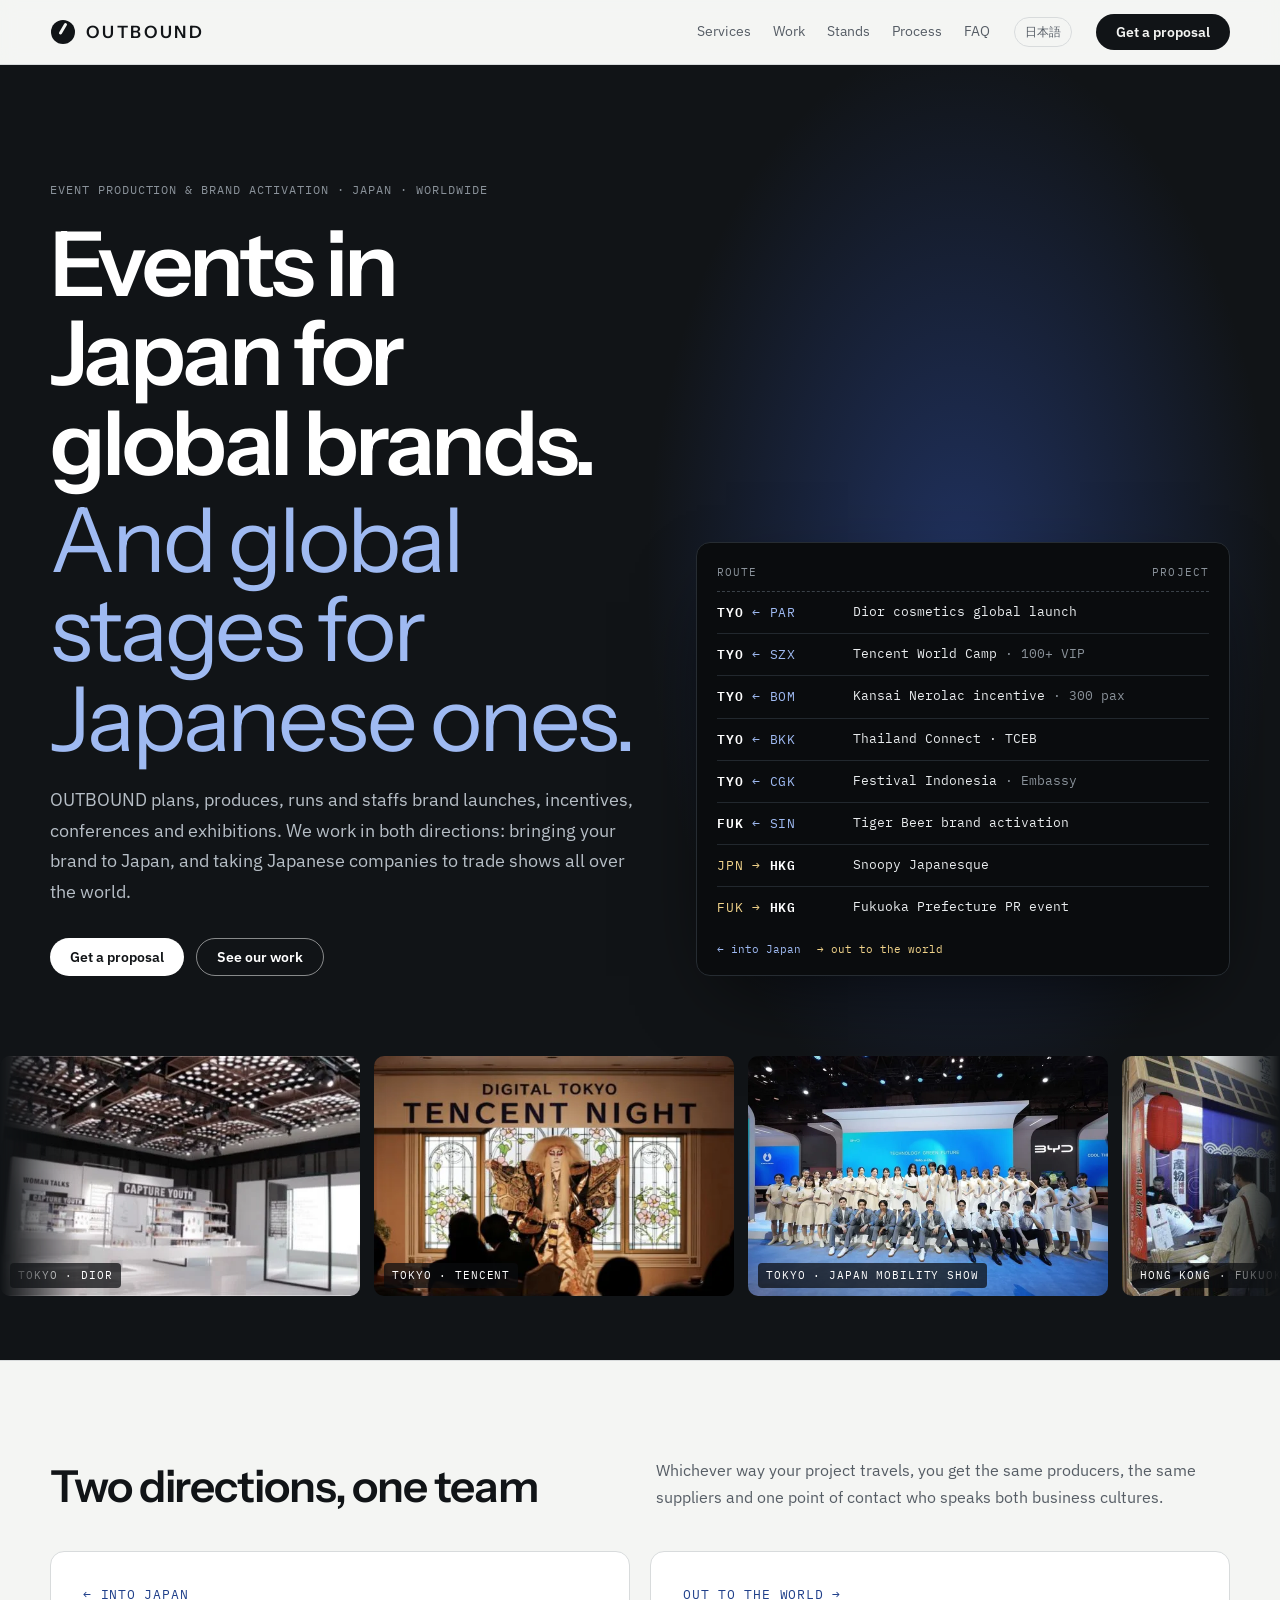
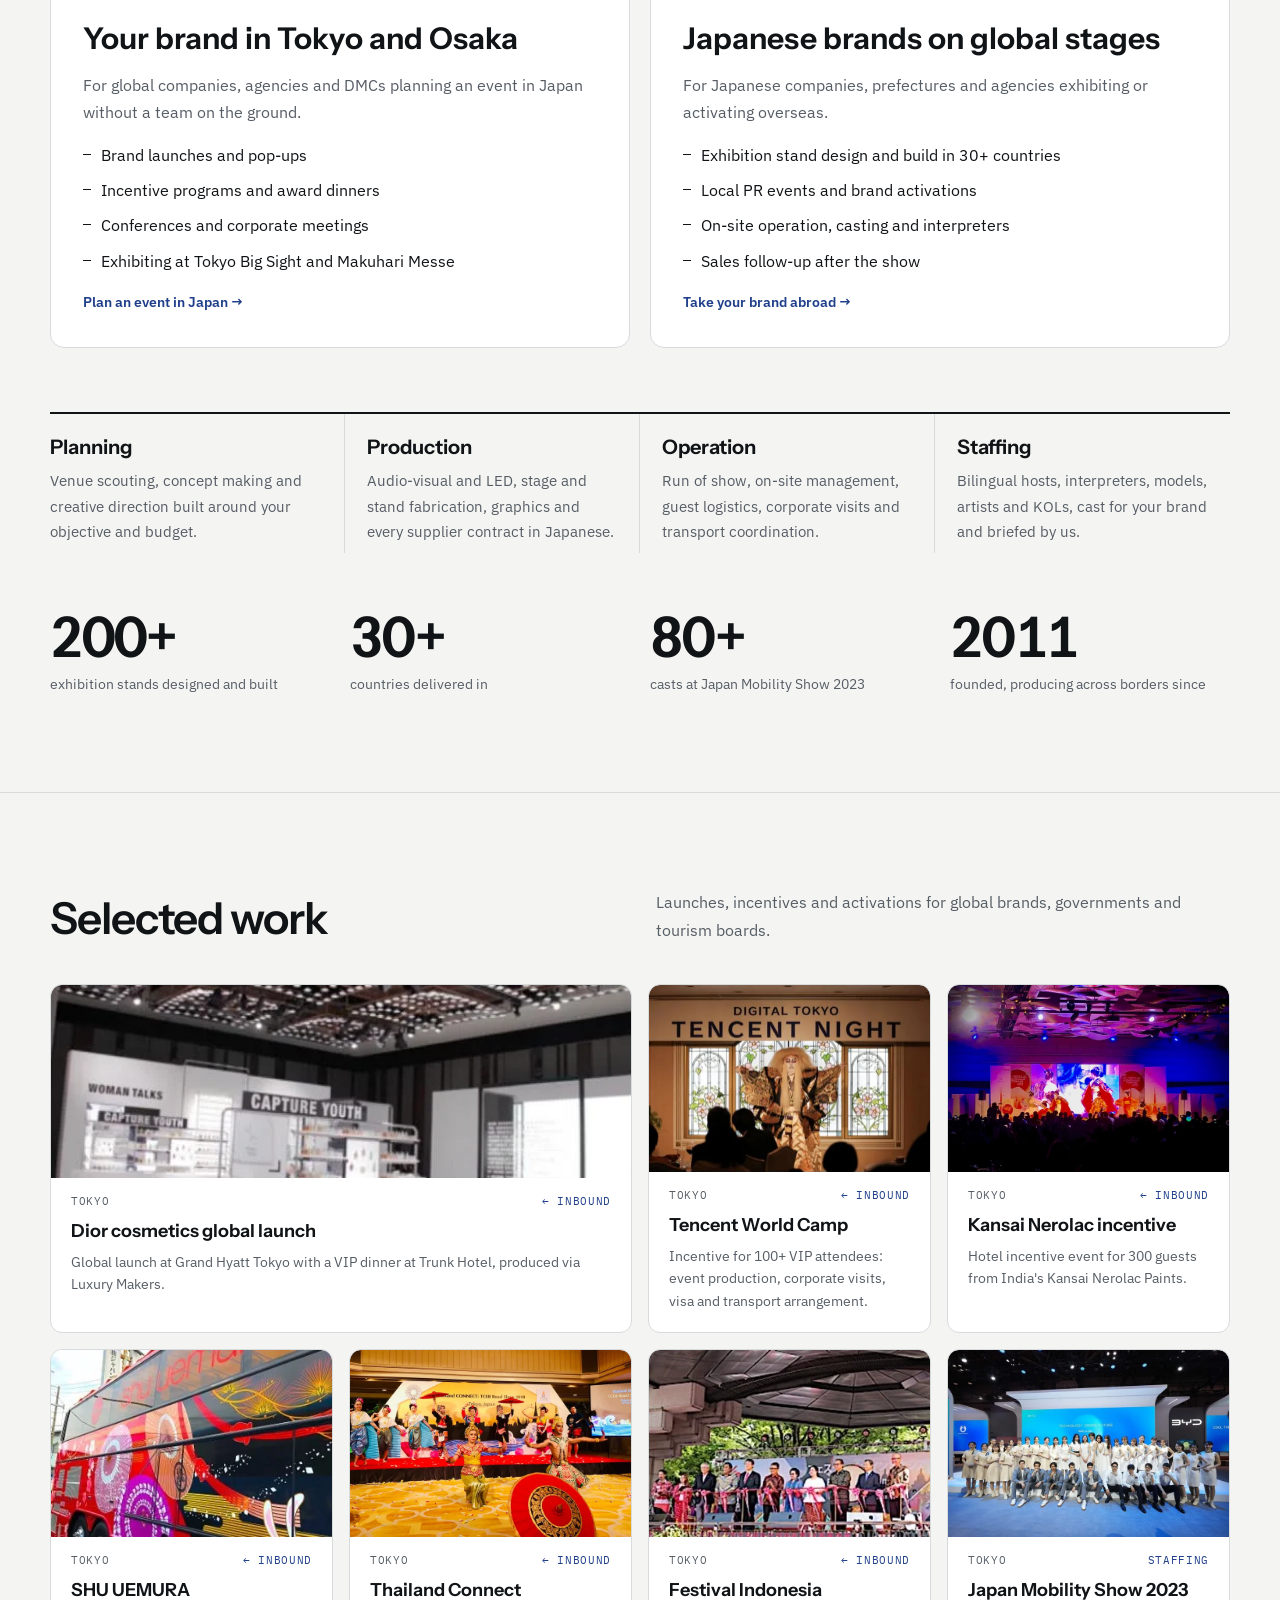
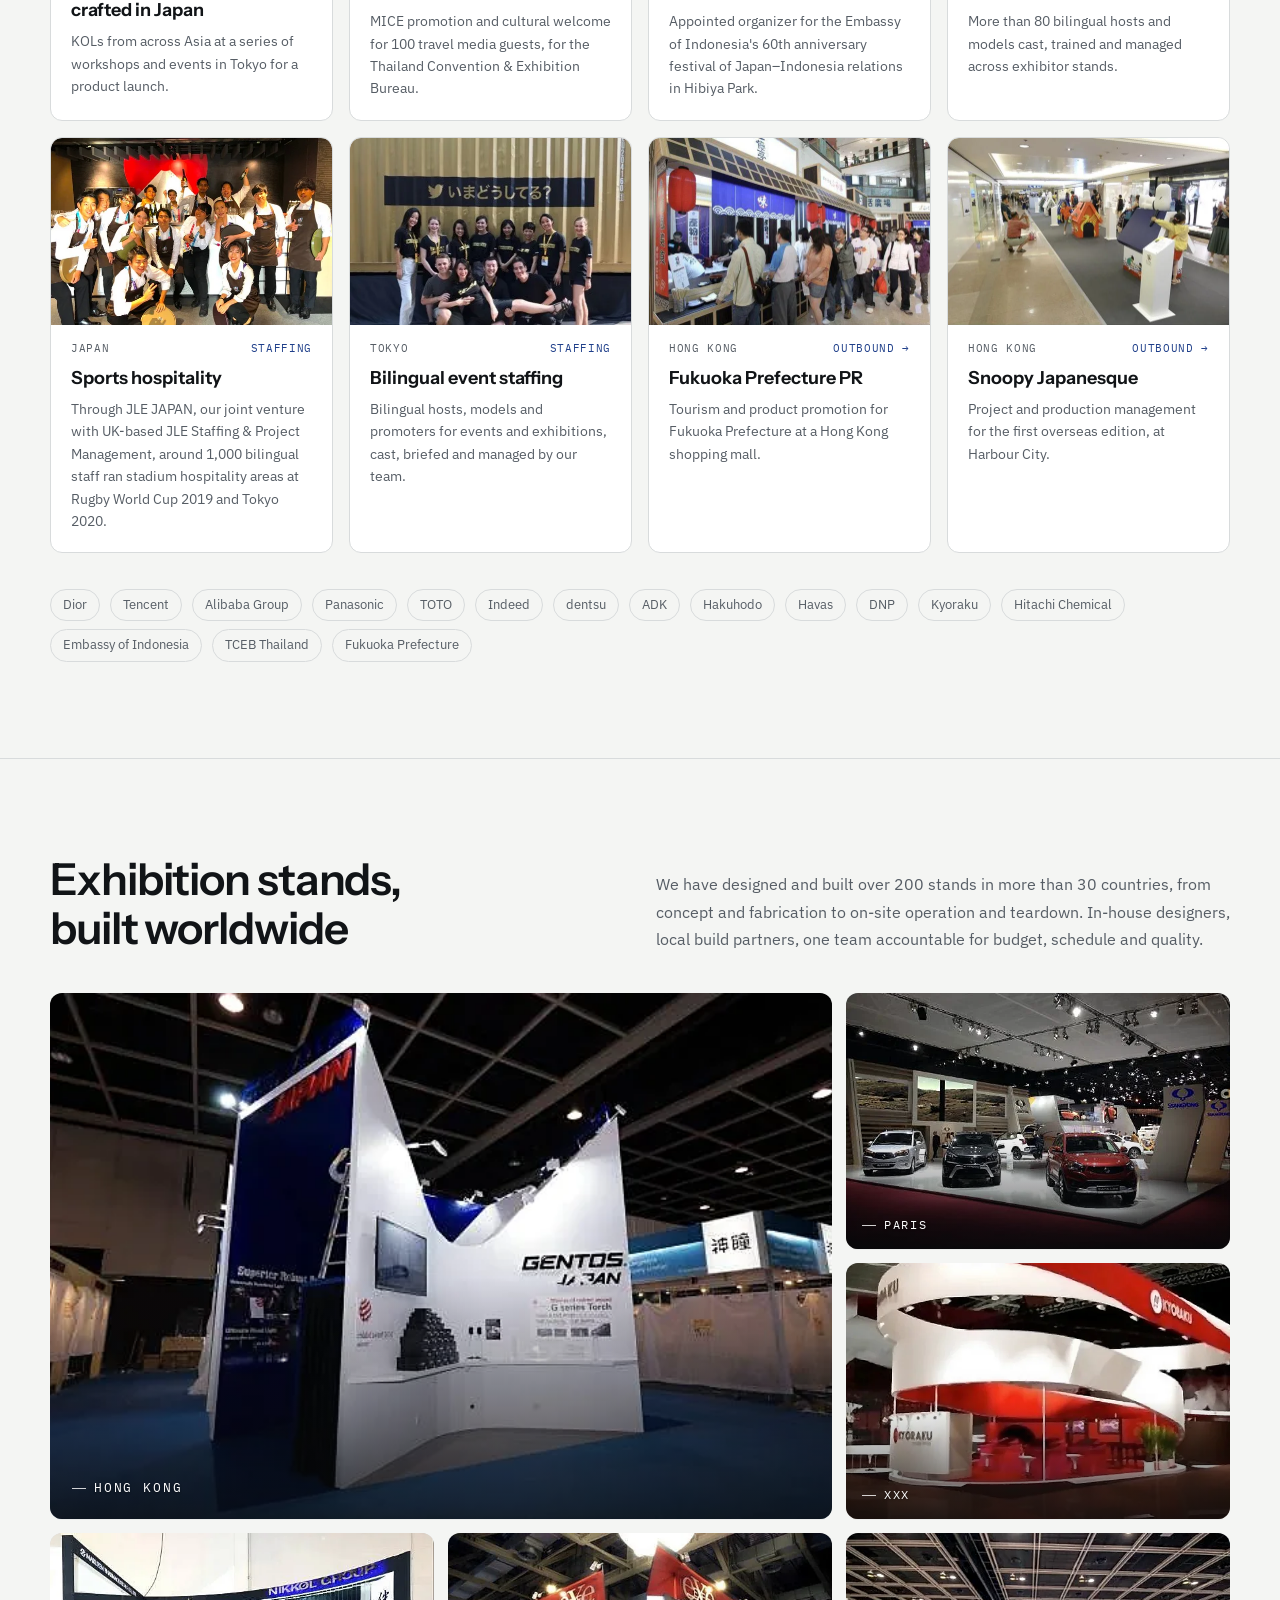
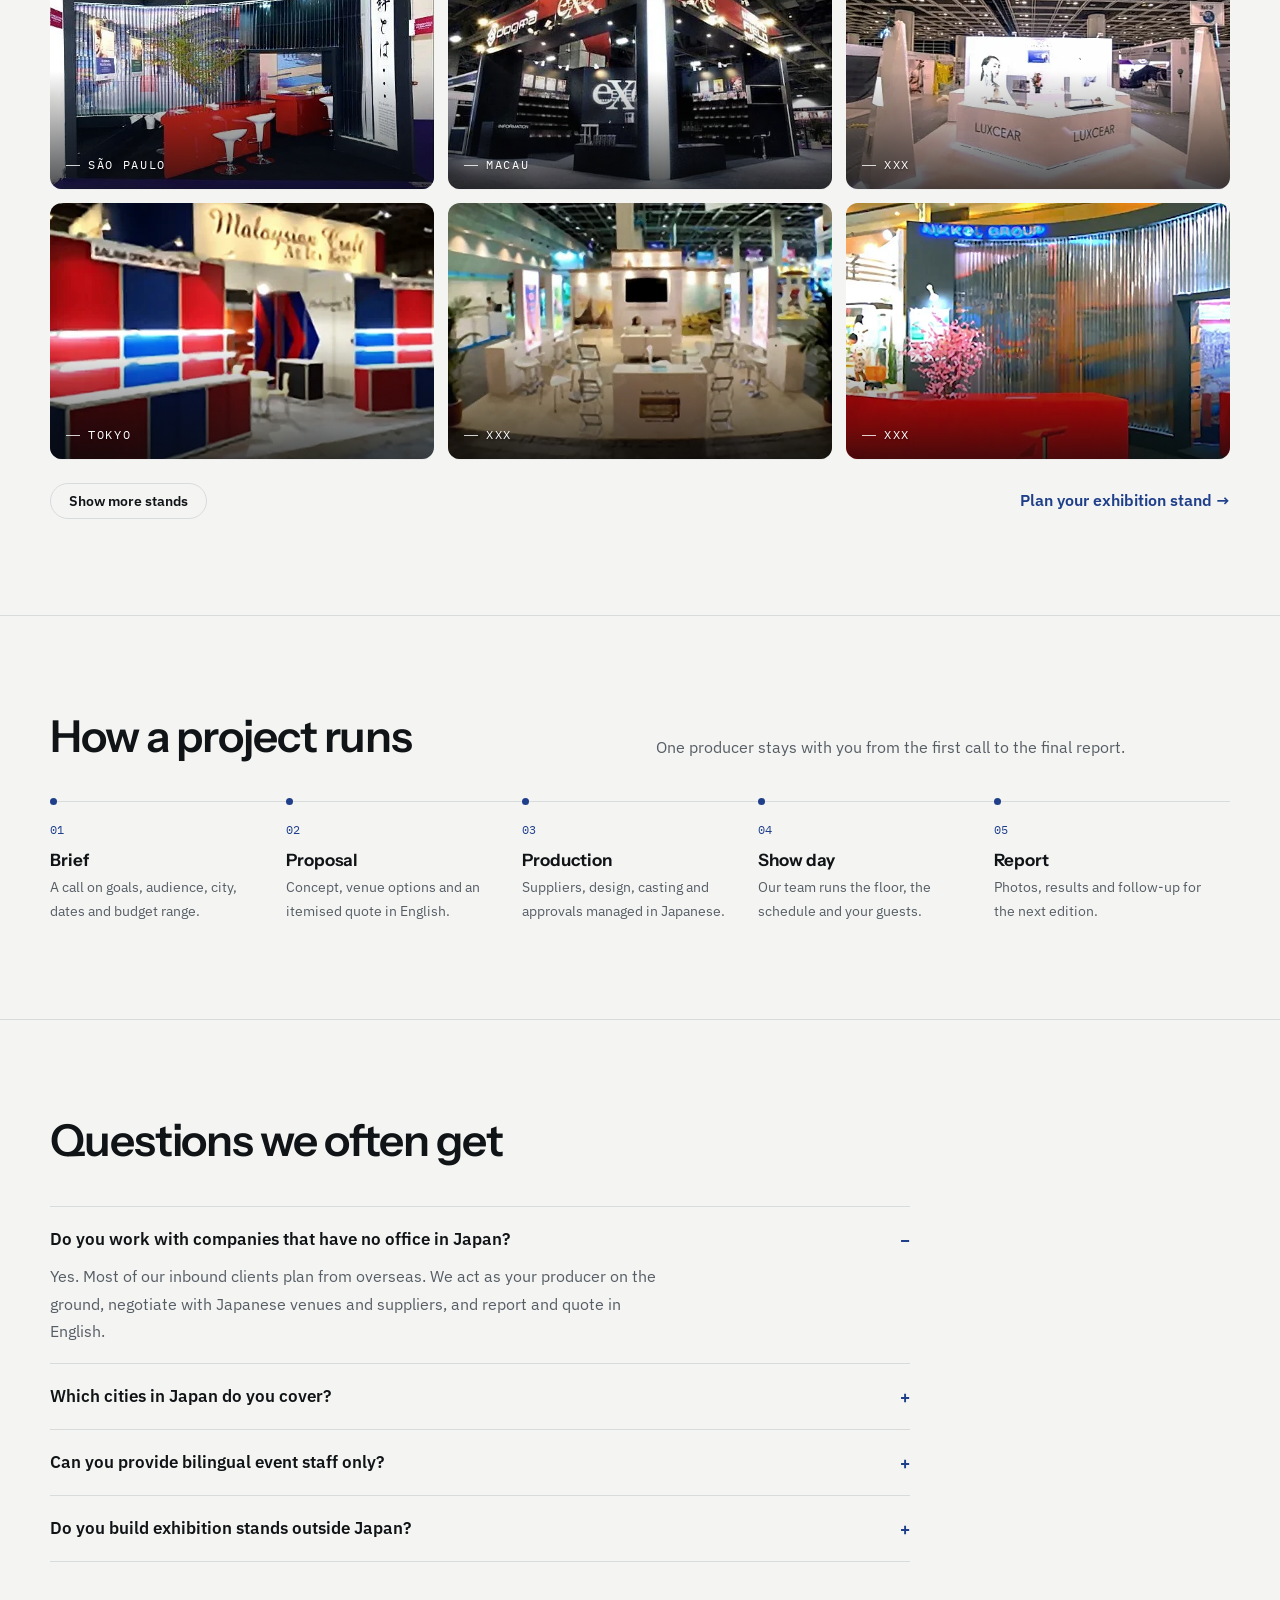
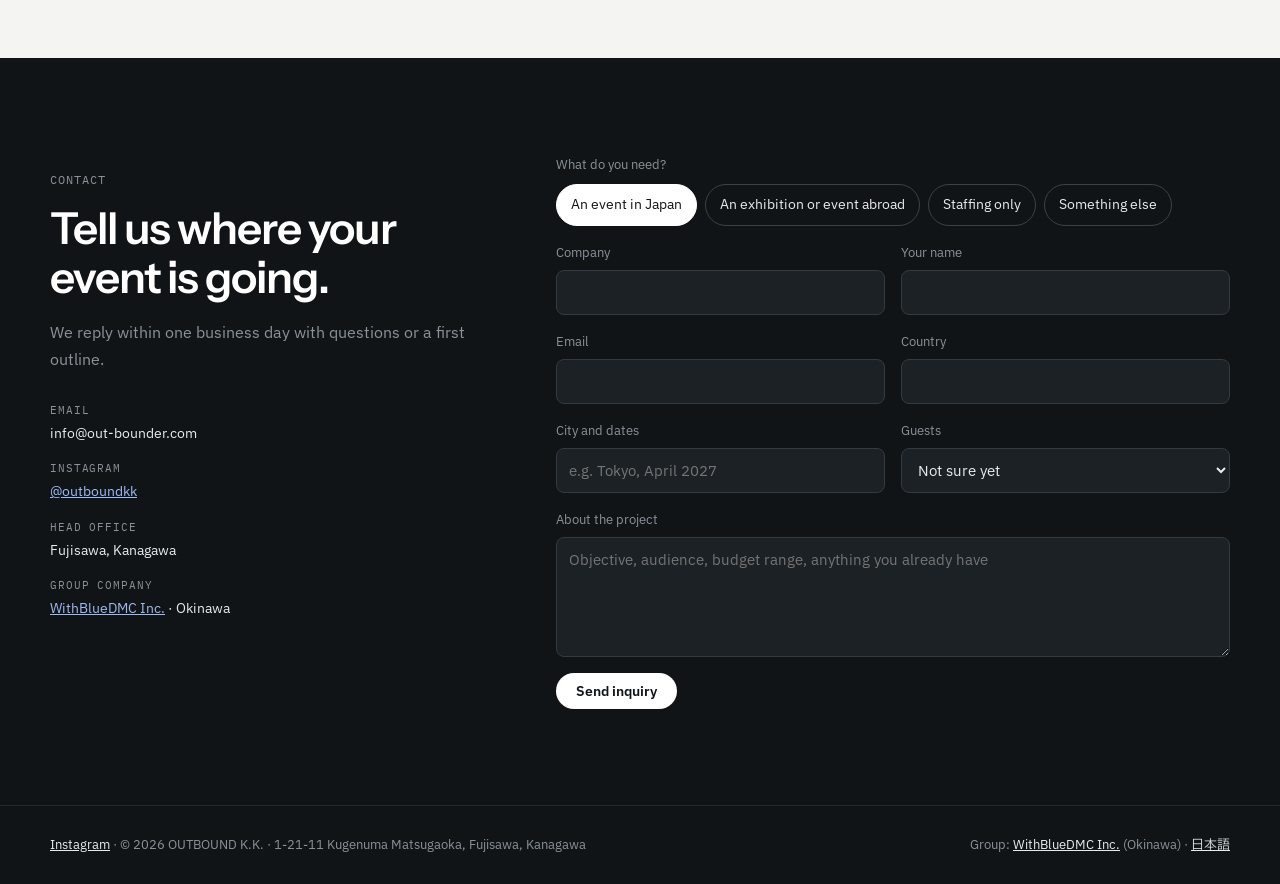
==== commit 6733d266: "Update English hero tagline and intro to Japan / worldwide wording Co-Authored-By: Claude Opus 5.5 <" ====
--- a/site/index.html
+++ b/site/index.html
@@ -54,9 +54,9 @@
   <section class="hero">
     <div class="wrap">
       <div>
-        <p class="eyebrow">Event production &amp; brand activation · Tokyo · Osaka · Worldwide</p>
+        <p class="eyebrow">Event production &amp; brand activation · Japan · Worldwide</p>
         <h1>Events in Japan for global brands. <em>And global stages for Japanese ones.</em></h1>
-        <p class="lead">OUTBOUND plans, produces, runs and staffs brand launches, incentives, conferences and exhibitions. We work in both directions: bringing your brand to Tokyo and Osaka, and taking Japanese companies to trade shows in more than 30 countries.</p>
+        <p class="lead">OUTBOUND plans, produces, runs and staffs brand launches, incentives, conferences and exhibitions. We work in both directions: bringing your brand to Japan, and taking Japanese companies to trade shows all over the world.</p>
         <div class="ctas">
           <a class="btn" href="#contact">Get a proposal</a>
           <a class="btn ghost" href="#work">See our work</a>
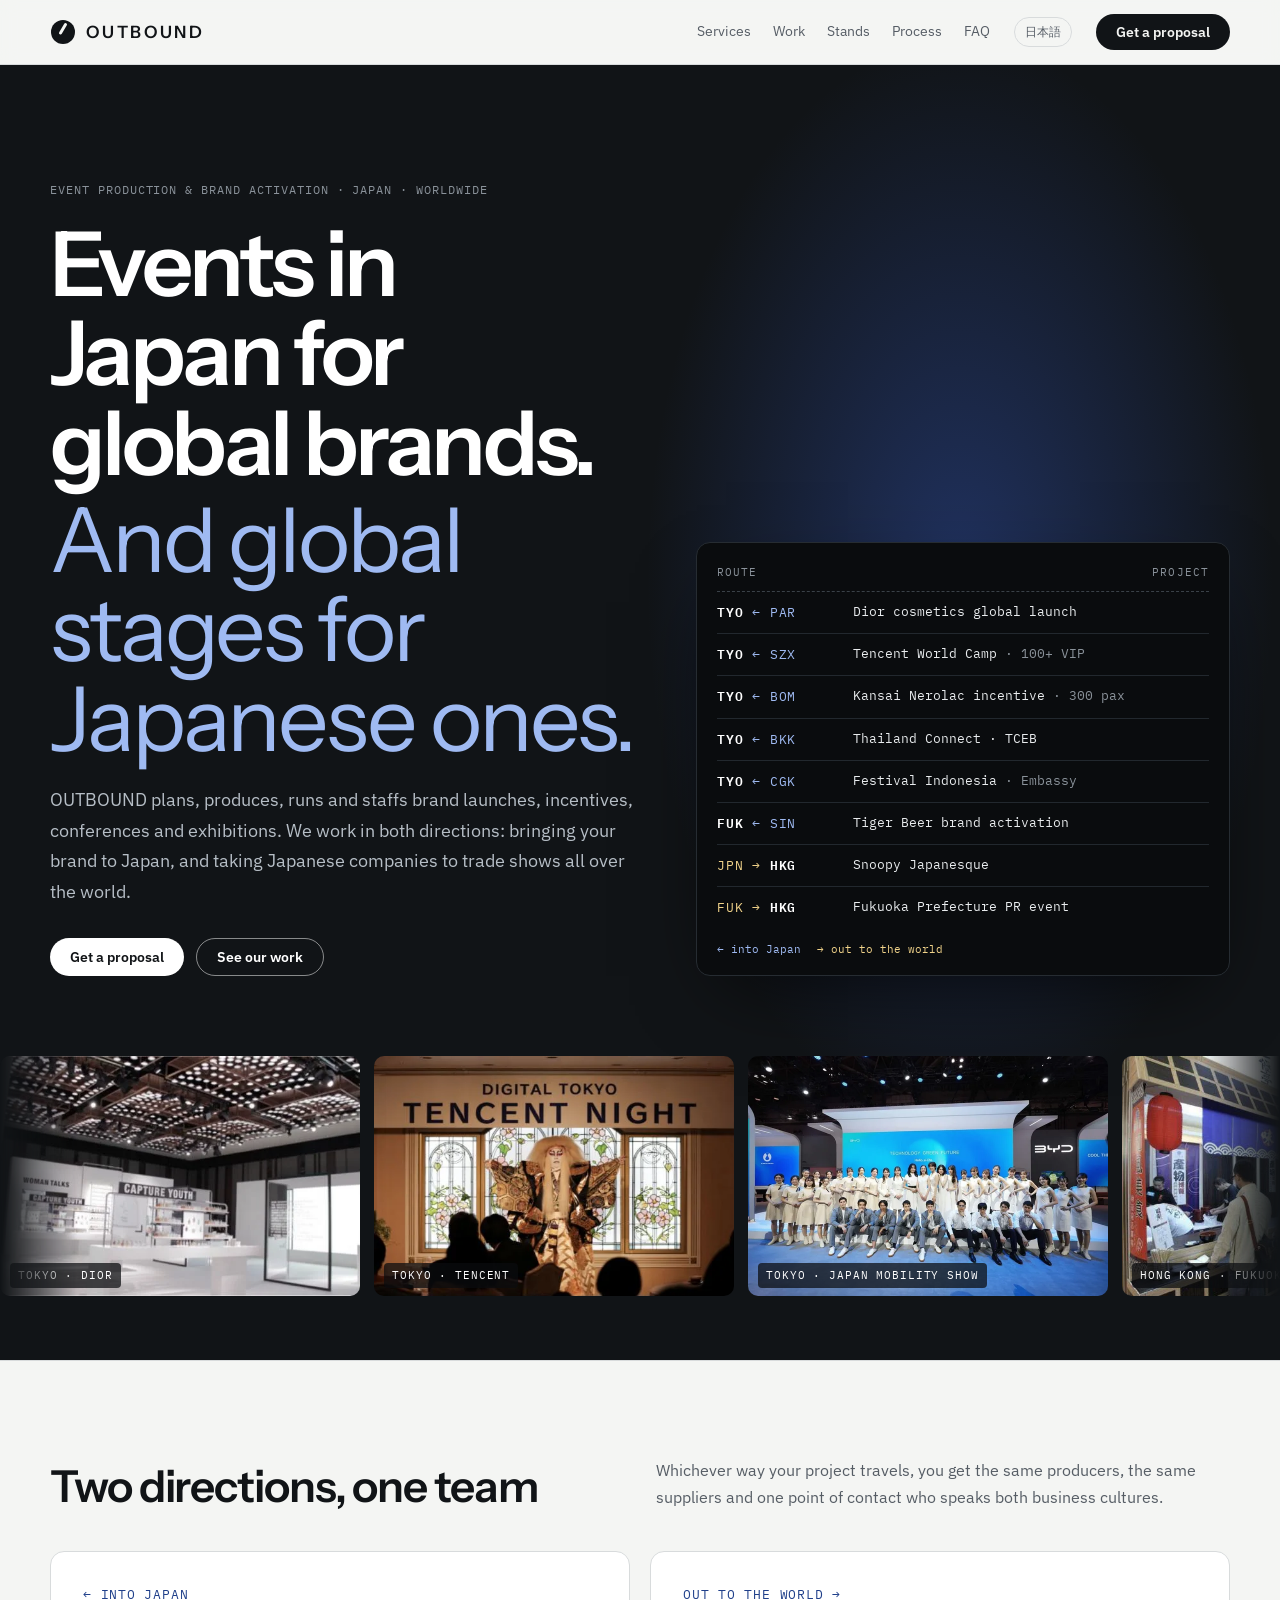
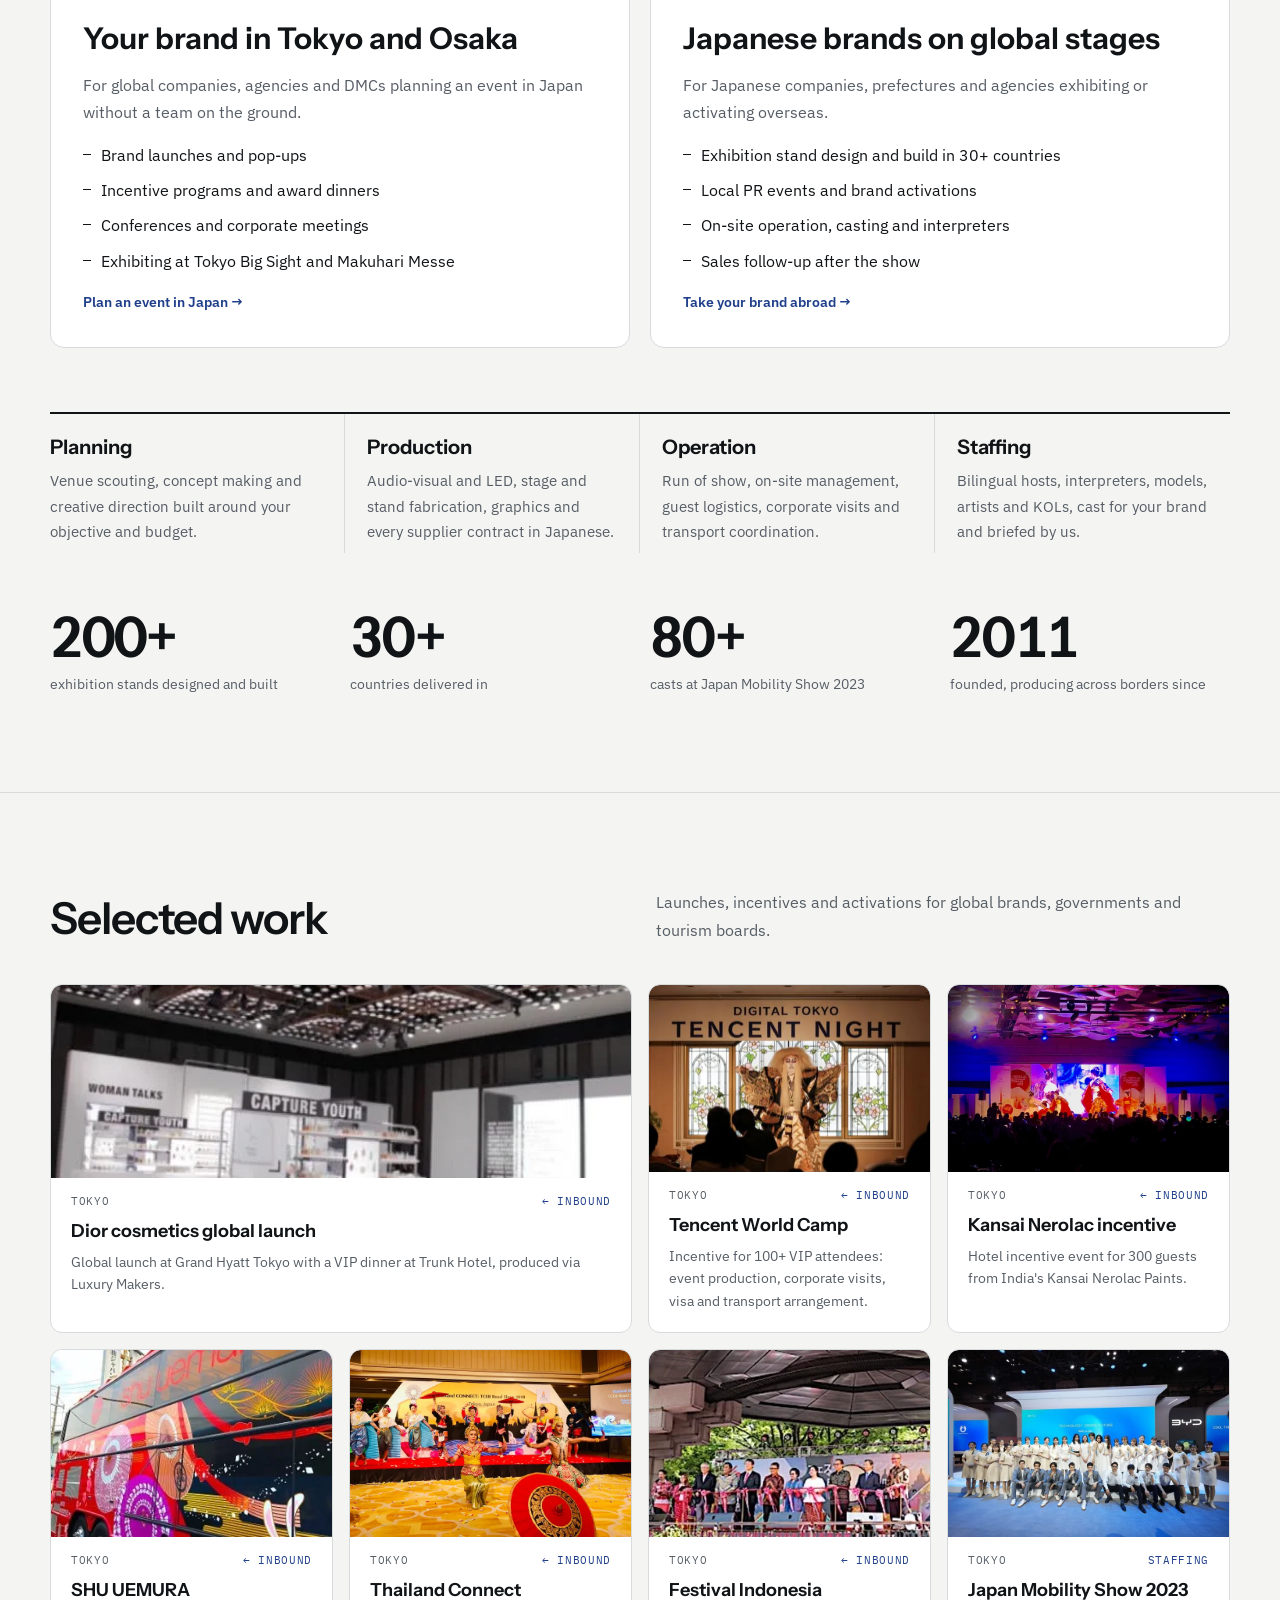
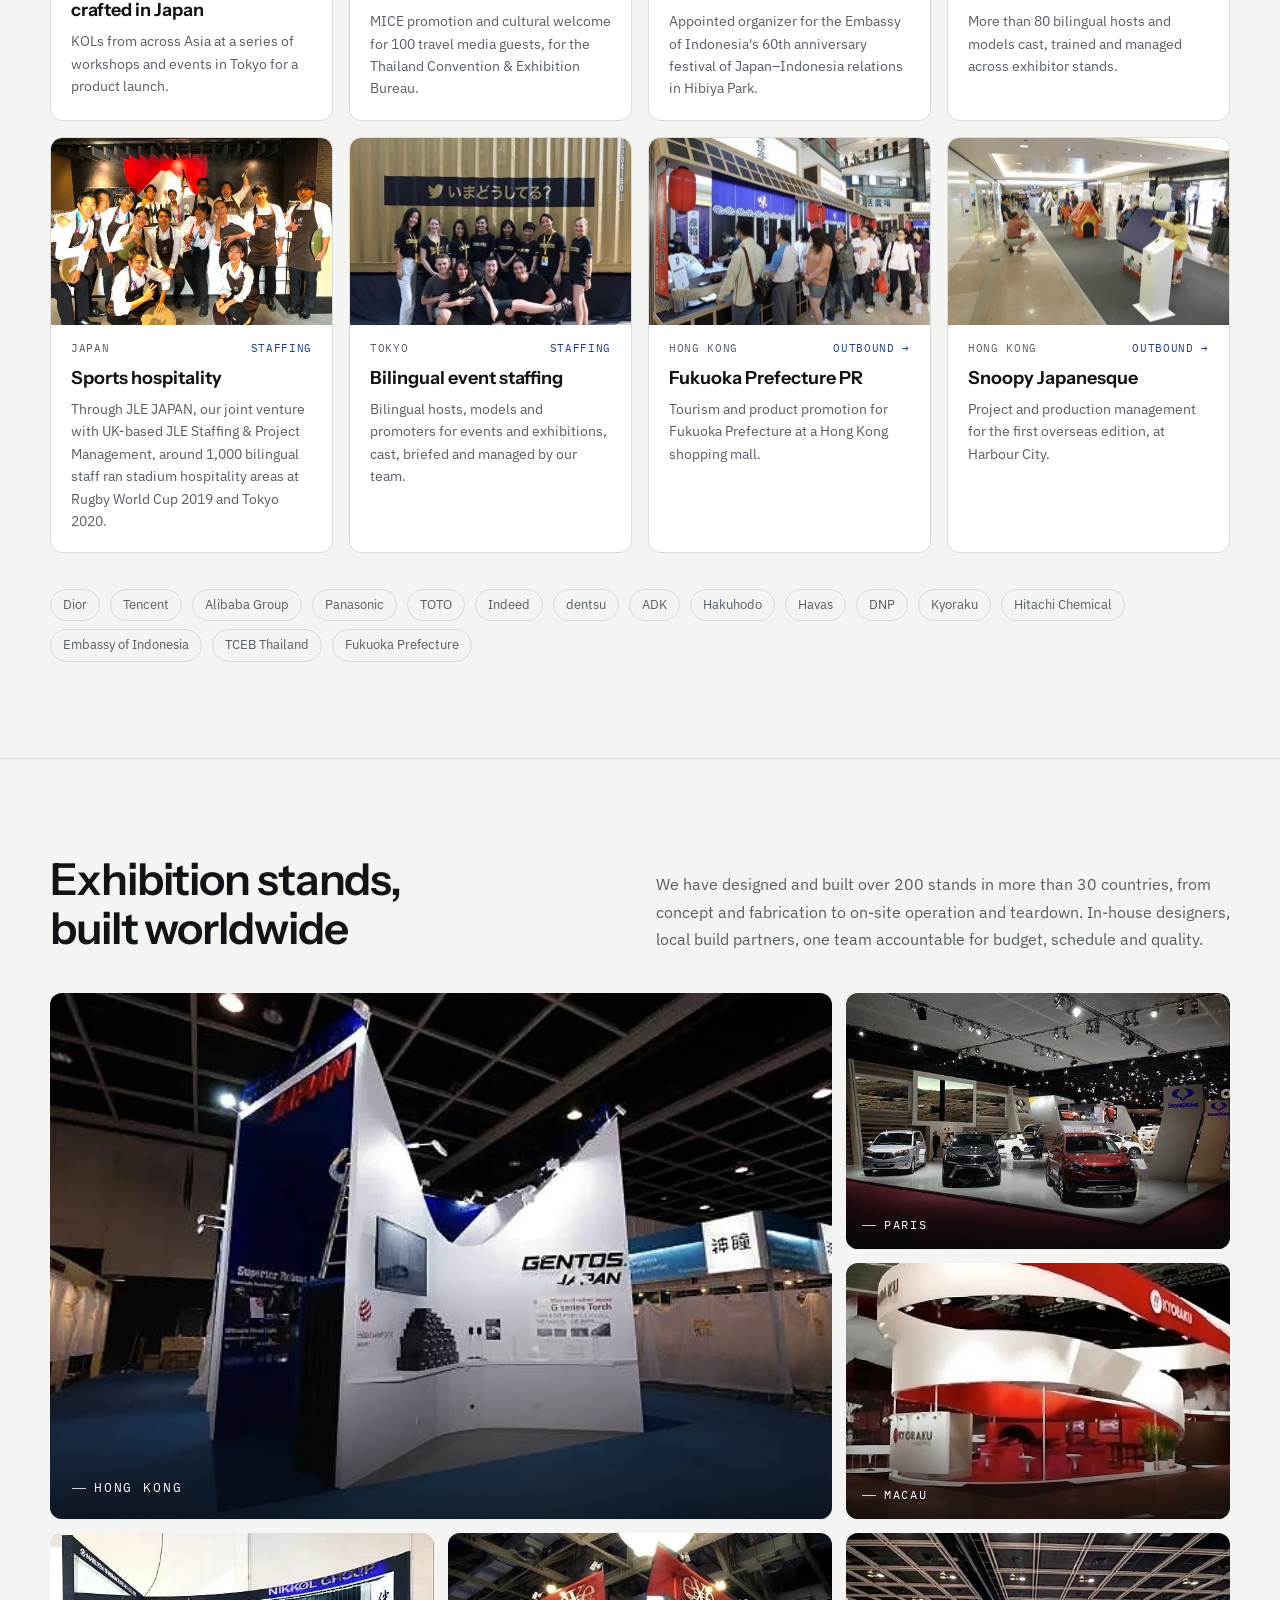
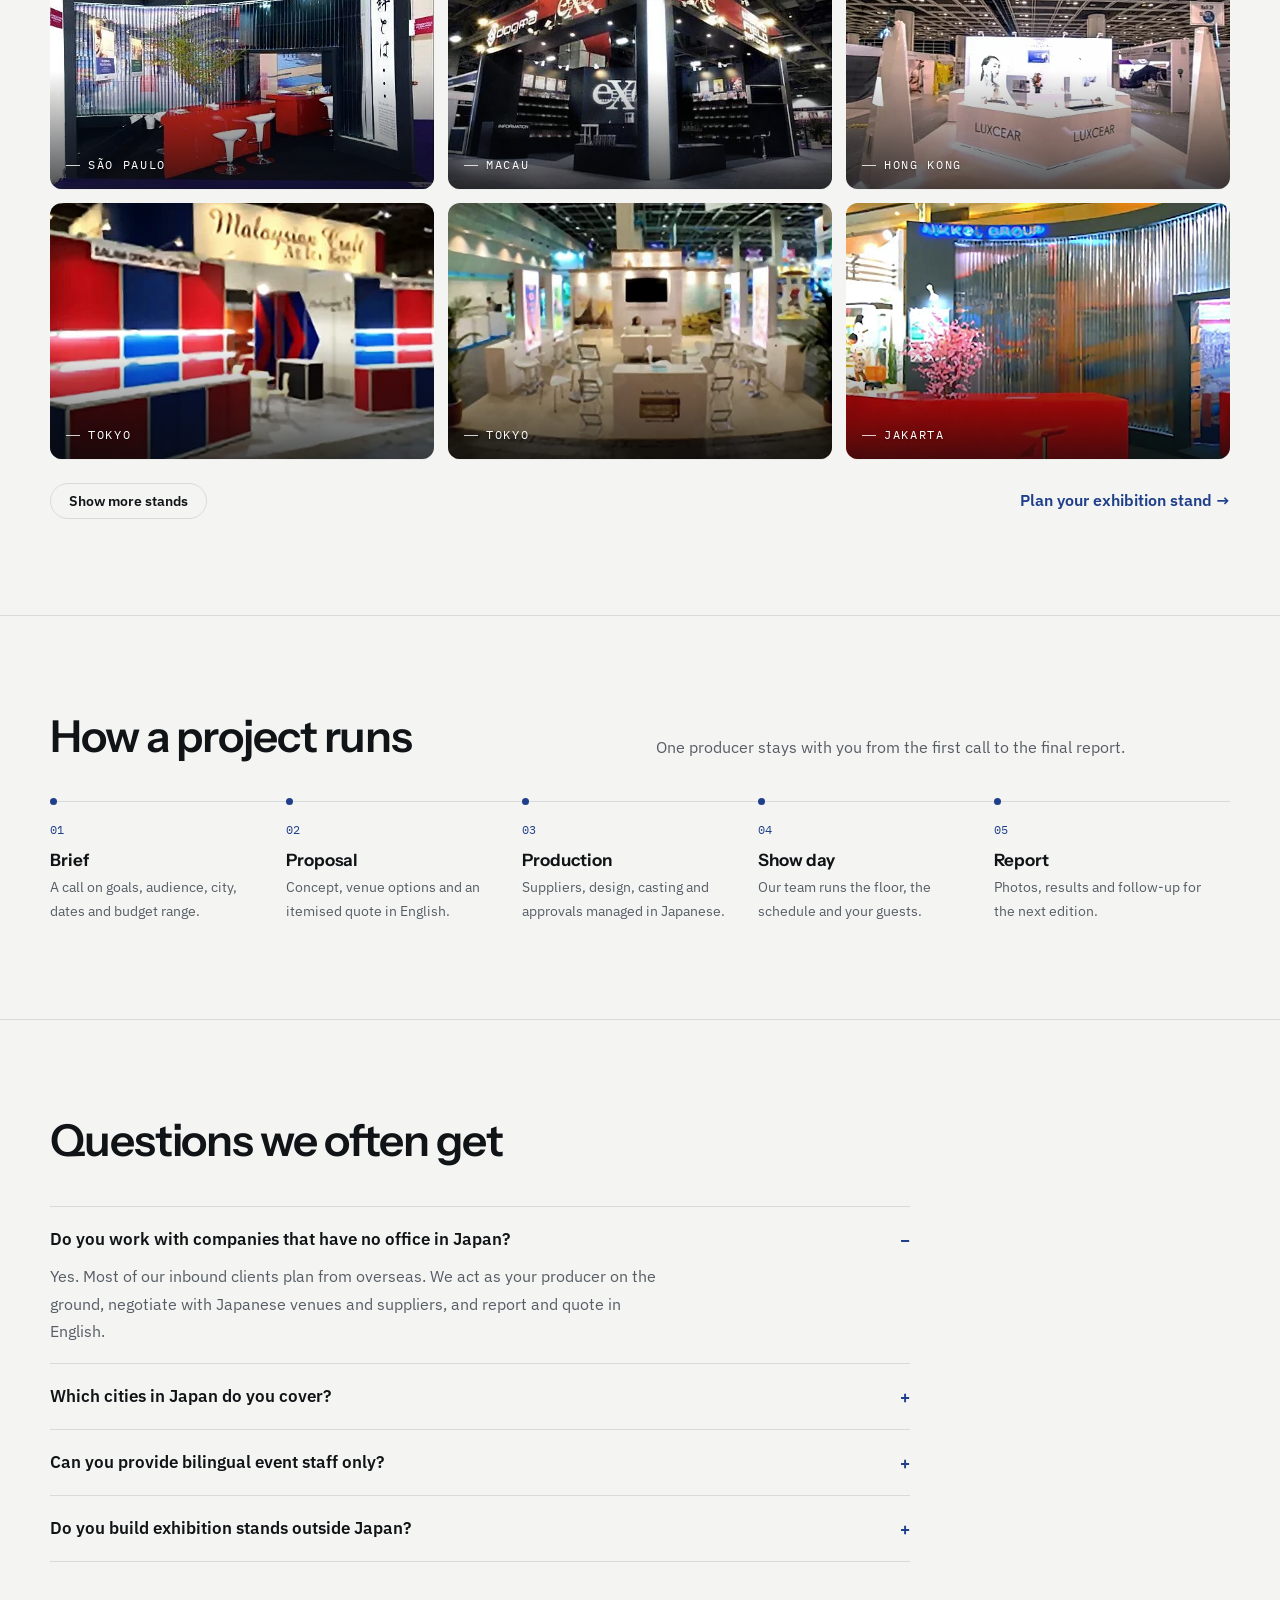
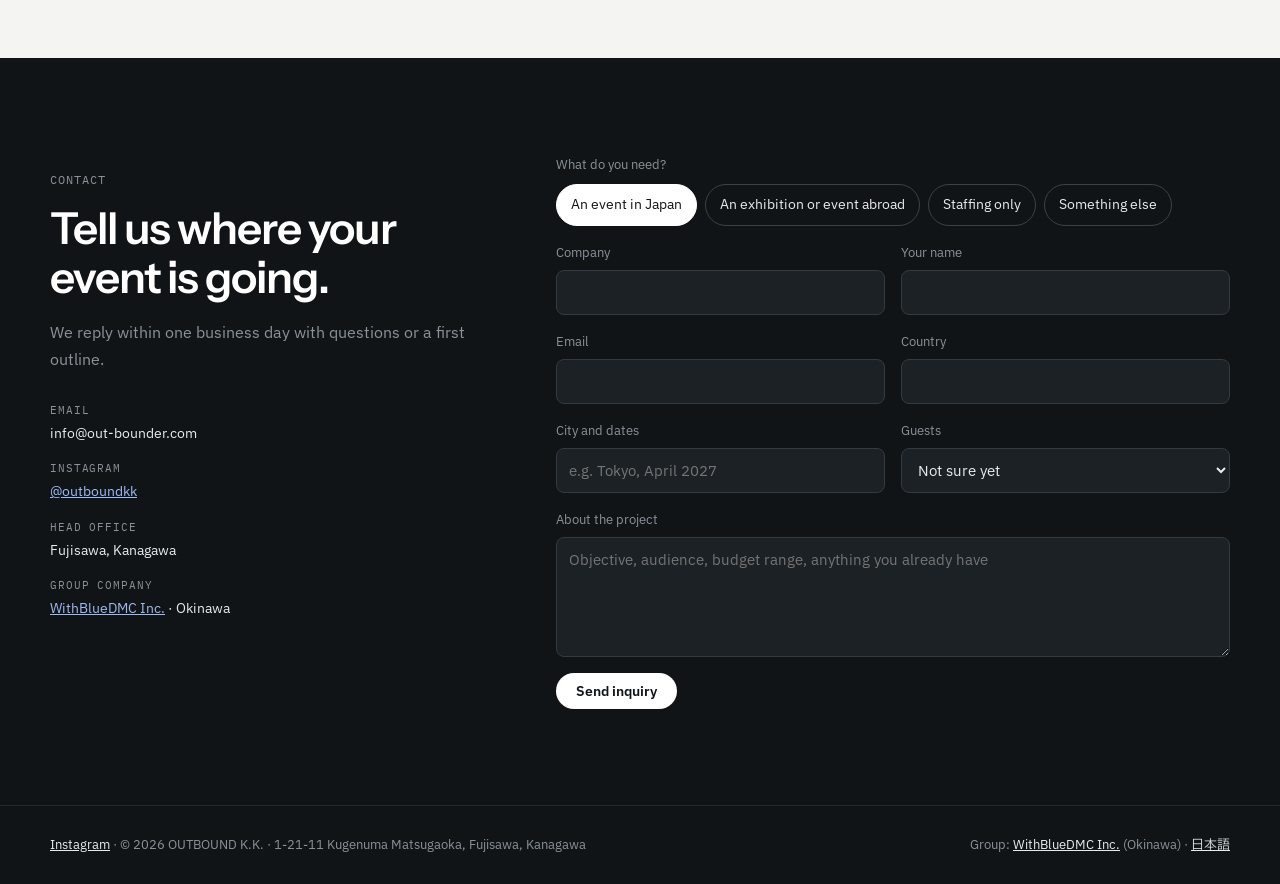
==== commit c35e7777: "Name the cities of the four Canva stand photos (Macau, Hong Kong, Tokyo, Jakarta) Co-Authored-By: Cl" ====
--- a/site/index.html
+++ b/site/index.html
@@ -160,7 +160,7 @@
         <h2>Exhibition stands, built worldwide</h2>
         <p>We have designed and built over 200 stands in more than 30 countries, from concept and fabrication to on-site operation and teardown. In-house designers, local build partners, one team accountable for budget, schedule and quality.</p>
       </div>
-      <div class="stands" id="stands-grid"><figure class="stand big"><img src="img/booth-hongkong.webp" alt="Exhibition stand in Hong Kong" loading="lazy"><figcaption>Hong Kong</figcaption></figure><figure class="stand"><img src="img/booth-paris.webp" alt="Exhibition stand in Paris" loading="lazy"><figcaption>Paris</figcaption></figure><figure class="stand"><img src="img/booth-kyoraku.webp" alt="Exhibition stand" loading="lazy"><figcaption>xxx</figcaption></figure><figure class="stand"><img src="img/booth-saopaulo.webp" alt="Exhibition stand in São Paulo" loading="lazy"><figcaption>São Paulo</figcaption></figure><figure class="stand"><img src="img/booth-macau.webp" alt="Exhibition stand in Macau" loading="lazy"><figcaption>Macau</figcaption></figure><figure class="stand"><img src="img/booth-c2.webp" alt="Exhibition stand" loading="lazy"><figcaption>xxx</figcaption></figure><figure class="stand"><img src="img/booth-tokyo.webp" alt="Exhibition stand in Tokyo" loading="lazy"><figcaption>Tokyo</figcaption></figure><figure class="stand"><img src="img/booth-c3.webp" alt="Exhibition stand" loading="lazy"><figcaption>xxx</figcaption></figure><figure class="stand"><img src="img/booth-c4.webp" alt="Exhibition stand" loading="lazy"><figcaption>xxx</figcaption></figure><figure class="stand extra"><img src="img/booth-munich.webp" alt="Exhibition stand in Munich" loading="lazy"><figcaption>Munich</figcaption></figure><figure class="stand extra"><img src="img/booth-newyork.webp" alt="Exhibition stand in New York" loading="lazy"><figcaption>New York</figcaption></figure><figure class="stand extra"><img src="img/booth-vancouver.webp" alt="Exhibition stand in Vancouver" loading="lazy"><figcaption>Vancouver</figcaption></figure></div>
+      <div class="stands" id="stands-grid"><figure class="stand big"><img src="img/booth-hongkong.webp" alt="Exhibition stand in Hong Kong" loading="lazy"><figcaption>Hong Kong</figcaption></figure><figure class="stand"><img src="img/booth-paris.webp" alt="Exhibition stand in Paris" loading="lazy"><figcaption>Paris</figcaption></figure><figure class="stand"><img src="img/booth-kyoraku.webp" alt="Exhibition stand in Macau" loading="lazy"><figcaption>Macau</figcaption></figure><figure class="stand"><img src="img/booth-saopaulo.webp" alt="Exhibition stand in São Paulo" loading="lazy"><figcaption>São Paulo</figcaption></figure><figure class="stand"><img src="img/booth-macau.webp" alt="Exhibition stand in Macau" loading="lazy"><figcaption>Macau</figcaption></figure><figure class="stand"><img src="img/booth-c2.webp" alt="LUXCEAR exhibition stand in Hong Kong" loading="lazy"><figcaption>Hong Kong</figcaption></figure><figure class="stand"><img src="img/booth-tokyo.webp" alt="Exhibition stand in Tokyo" loading="lazy"><figcaption>Tokyo</figcaption></figure><figure class="stand"><img src="img/booth-c3.webp" alt="Exhibition stand in Tokyo" loading="lazy"><figcaption>Tokyo</figcaption></figure><figure class="stand"><img src="img/booth-c4.webp" alt="NIKKOL GROUP exhibition stand in Jakarta" loading="lazy"><figcaption>Jakarta</figcaption></figure><figure class="stand extra"><img src="img/booth-munich.webp" alt="Exhibition stand in Munich" loading="lazy"><figcaption>Munich</figcaption></figure><figure class="stand extra"><img src="img/booth-newyork.webp" alt="Exhibition stand in New York" loading="lazy"><figcaption>New York</figcaption></figure><figure class="stand extra"><img src="img/booth-vancouver.webp" alt="Exhibition stand in Vancouver" loading="lazy"><figcaption>Vancouver</figcaption></figure></div>
       <div class="stands-foot"><button type="button" class="stands-more" id="stands-more" aria-controls="stands-grid" aria-expanded="false" data-less="Show fewer">Show more stands</button>
       <a class="stands-cta" href="#contact">Plan your exhibition stand →</a></div>
     </div>
